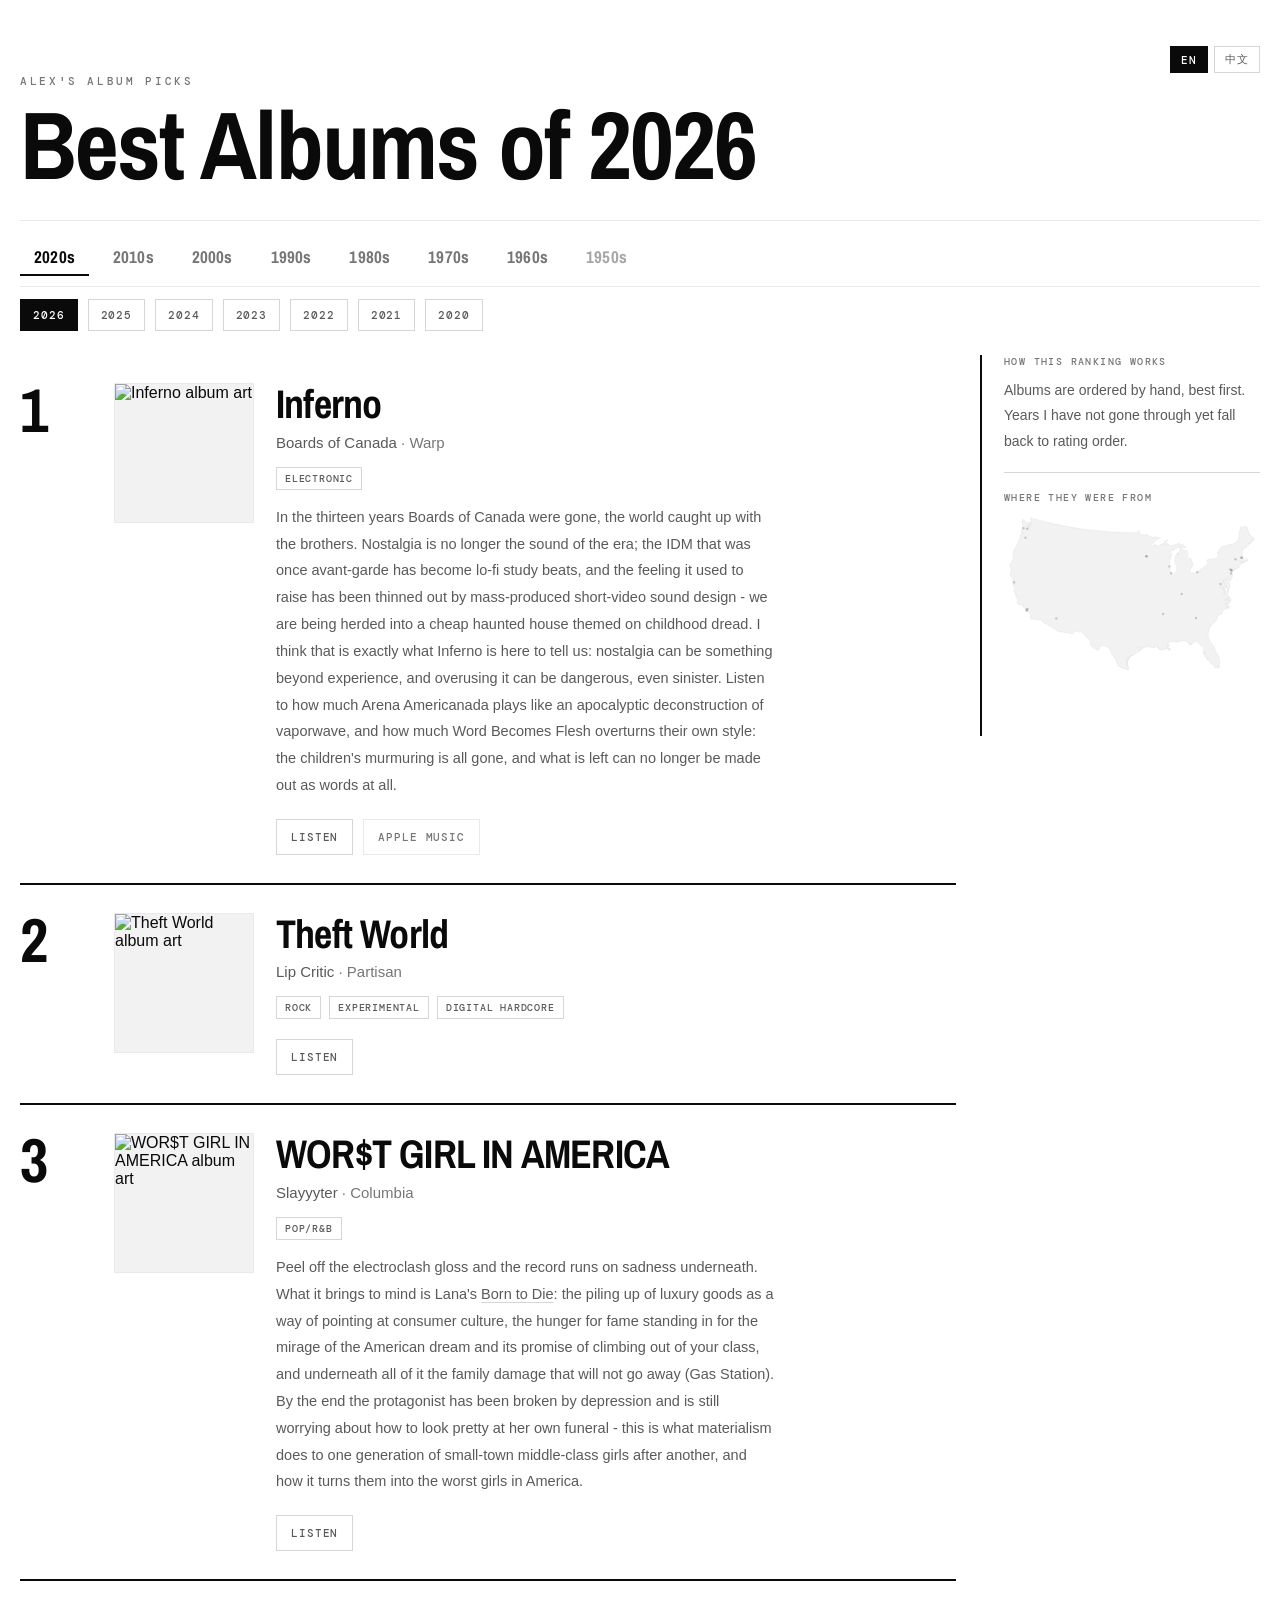
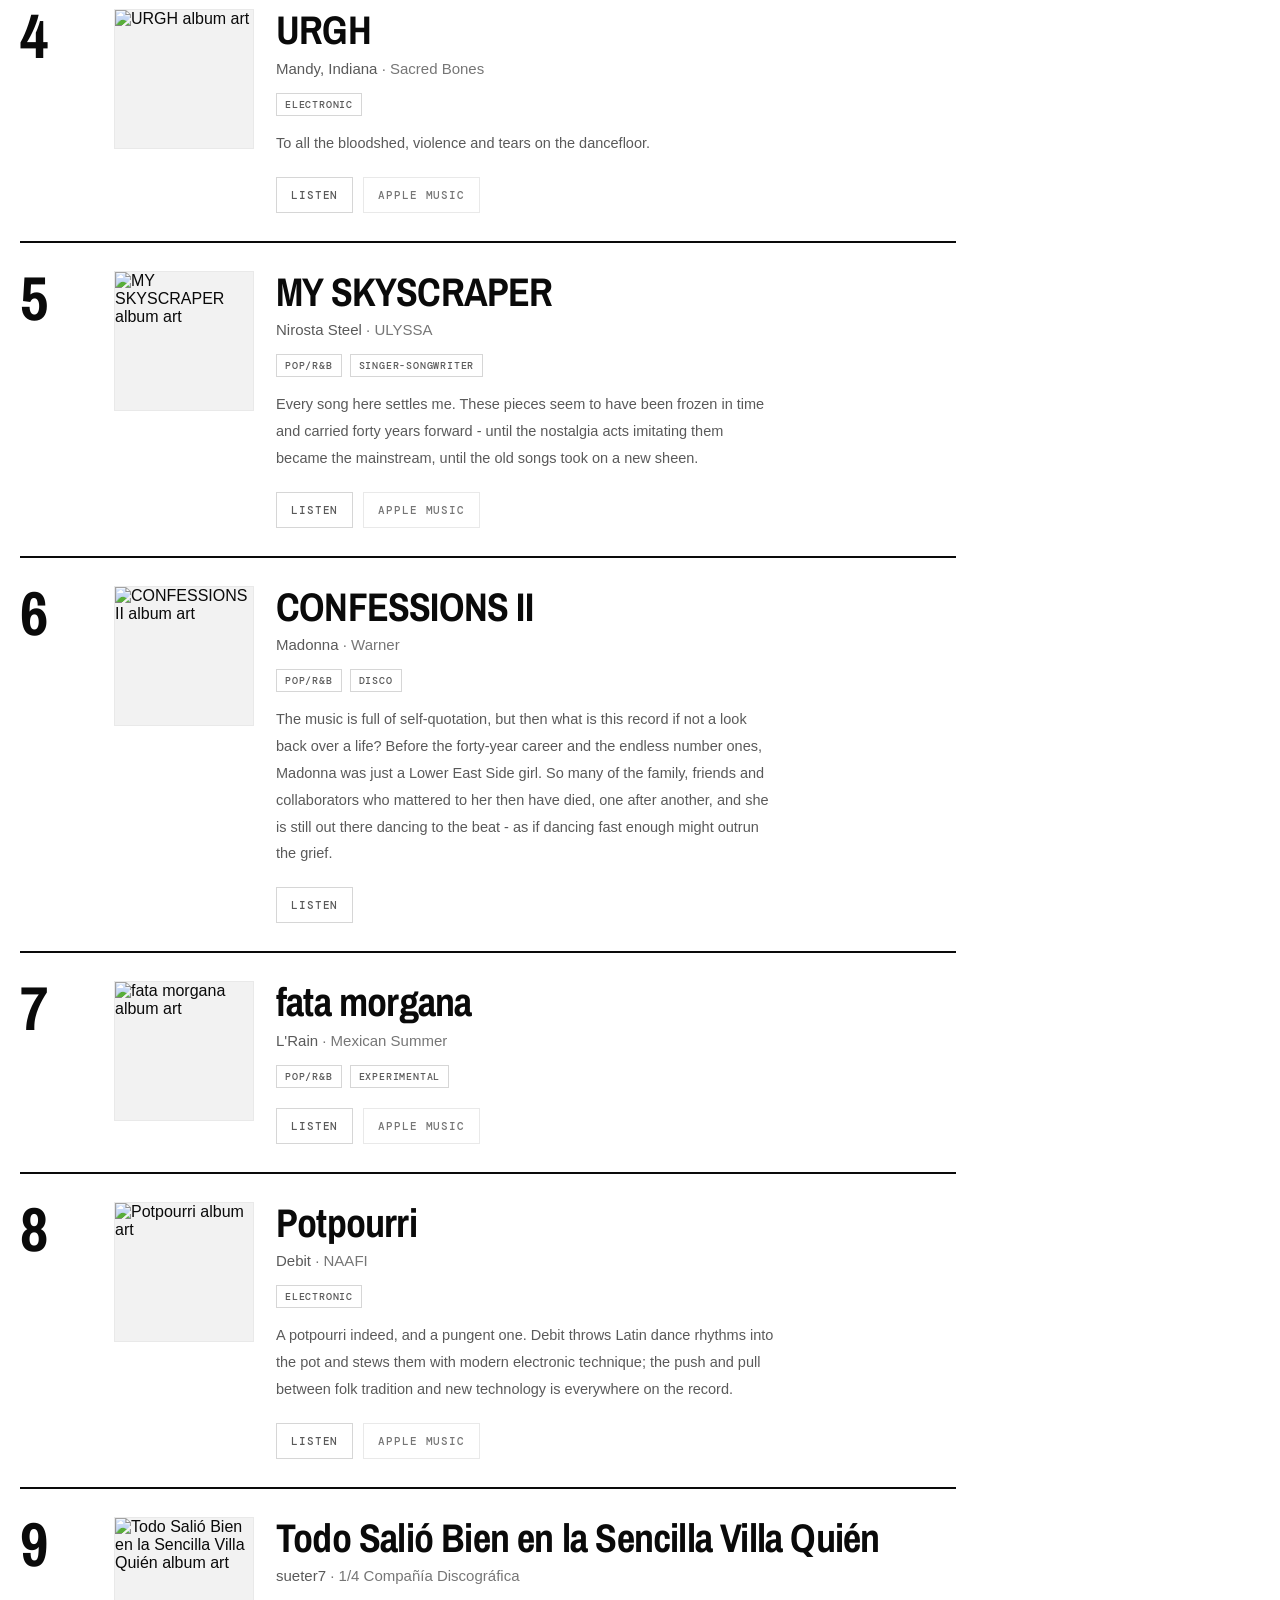
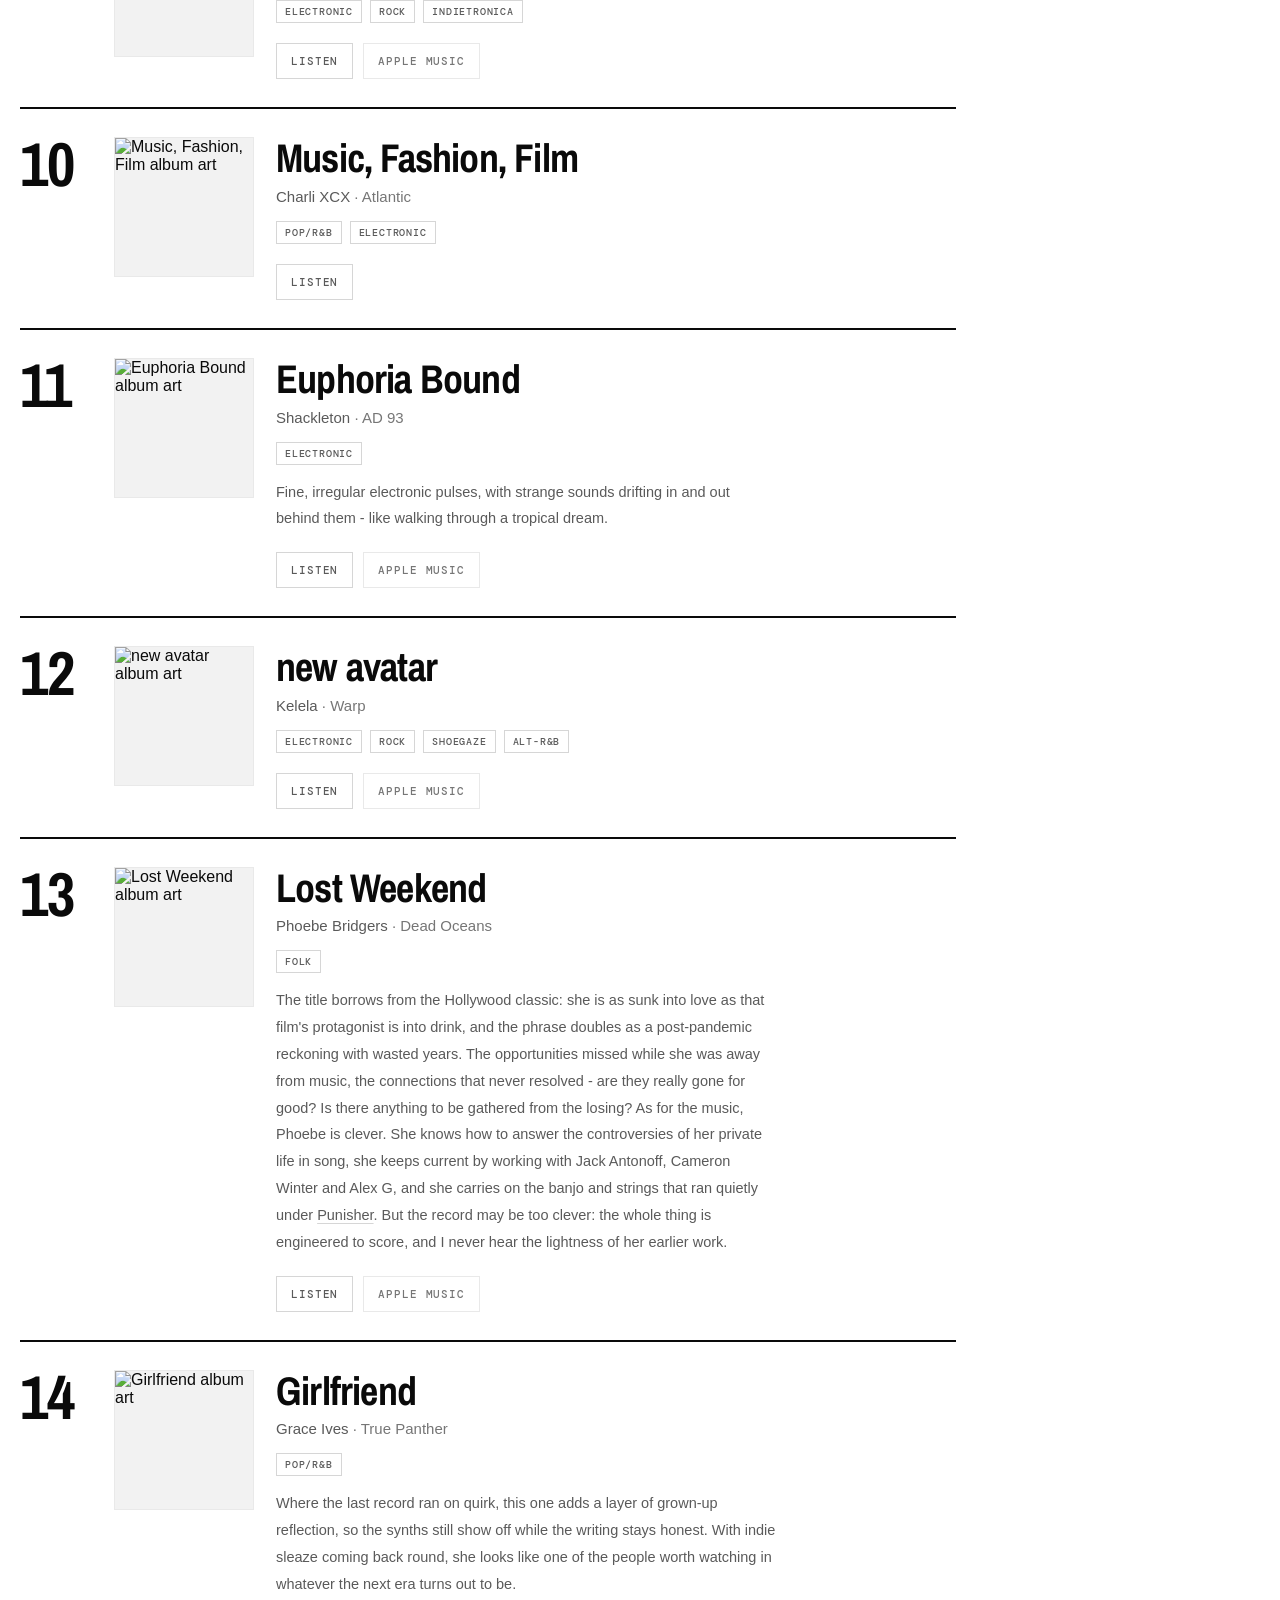
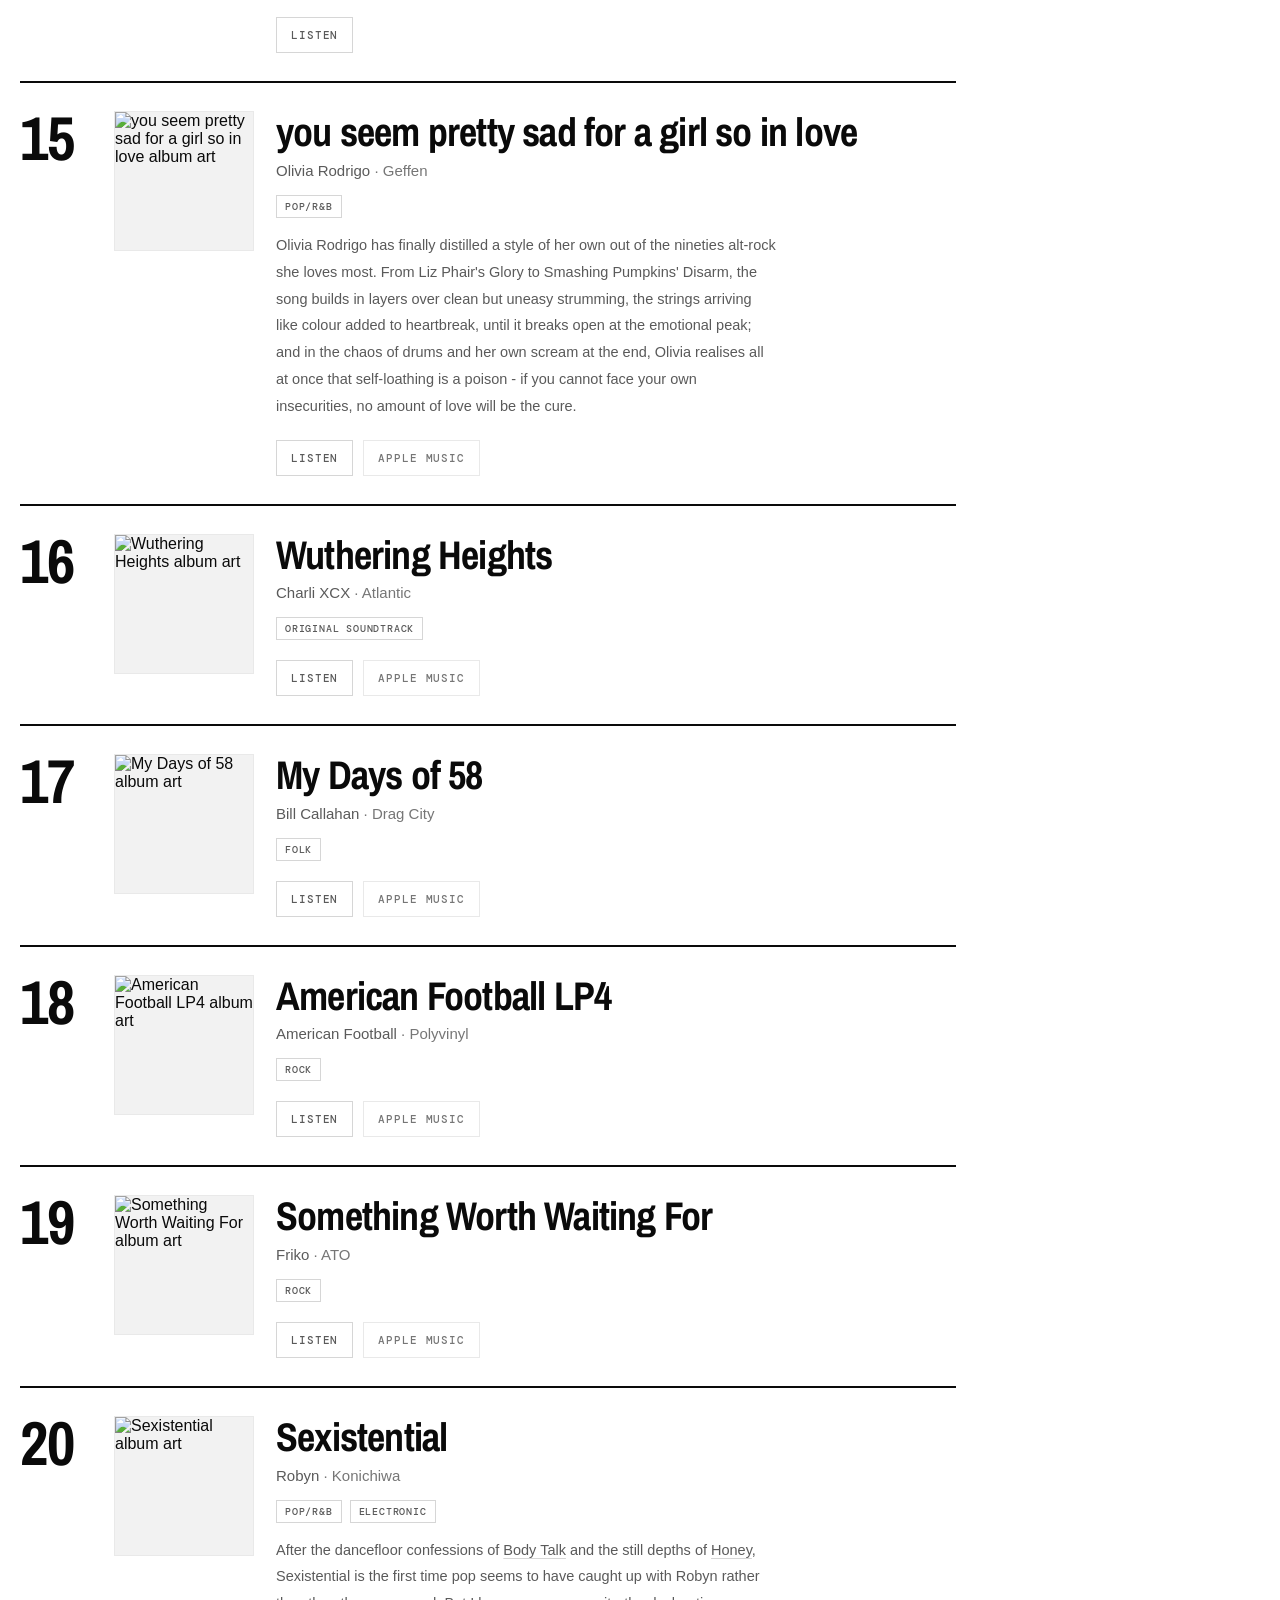
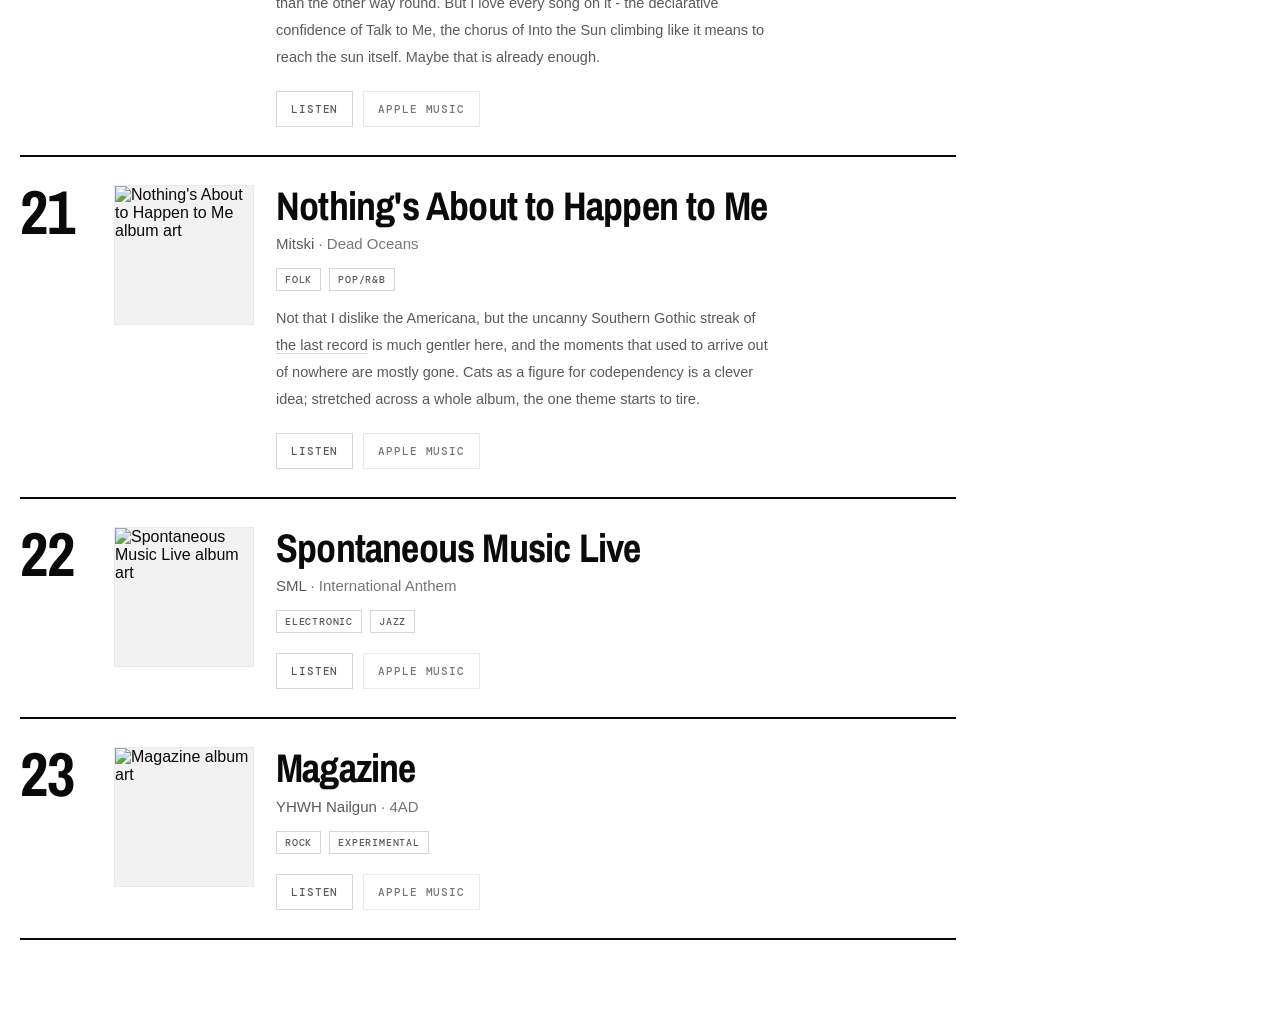
==== index.html @ ae977592 "update" ====
<!DOCTYPE html>
<html lang="en">
<head>
<meta charset="UTF-8">
<meta name="viewport" content="width=device-width, initial-scale=1.0">
<!-- The published reader. editor.html is the editing page and is not deployed; the two share
     bestof-data.js and best-of-year.css, but this one loads bestof-reader.js instead.

     The old page carried three http-equiv no-cache metas. They are dropped rather than copied:
     browsers largely ignore them for this purpose, and the ?v= content hashes below are what
     actually busts a stale cache. Re-run tools/stamp.py after editing any css or js. -->
<title>Alex's Album Picks — Best Albums of the Year</title>
<meta name="description" content="A year-by-year ranking of my favourite albums.">
<!-- Two families, both used by best-of-year.css: Archivo Narrow for display and DM Mono for the
     small uppercase labels. The body face is Helvetica Neue, which is a system font and is not
     fetched — that is why only two families are listed here for three roles. -->
<link rel="preconnect" href="https://fonts.googleapis.com">
<link rel="preconnect" href="https://fonts.gstatic.com" crossorigin>
<link href="https://fonts.googleapis.com/css2?family=Archivo+Narrow:ital,wght@0,400..700;1,400..700&family=DM+Mono:wght@300;400;500&display=swap" rel="stylesheet">
<link rel="stylesheet" href="best-of-year.css?v=f5cde5792f">
</head>
<body>
  <div class="year-page">
    <header class="year-hero">
      <!-- No back-link: the timeline is not published, and this page is the site root.
           No hero-actions either - the edit / add / export buttons belong to editor.html.

           The English wording below is the shipped state, not a hard-coded one: bestof-reader.js
           rewrites every string here from STRINGS[activeLang] on load. It is spelled out rather
           than left blank so the page reads correctly for the moment before the script runs, and
           for anything that never runs it. -->
      <nav class="lang-nav" id="lang-nav" aria-label="Language"></nav>
      <div class="hero-kicker" id="hero-kicker">Alex's Album Picks</div>
      <h1 id="year-title">Best Albums of the Year</h1>
      <p class="hero-dek" id="year-dek"></p>
    </header>

    <nav class="year-nav" id="year-nav" aria-label="Browse years"></nav>

    <main class="year-main">
      <section class="year-list" id="year-list"></section>
      <aside class="year-sidebar">
        <div class="sidebar-card">
          <div class="sidebar-label" id="sidebar-label">How this ranking works</div>
          <p id="ranking-note"></p>
        </div>
        <!-- Filled in by the reader, and removed entirely for a year with no located bands, so a
             year the origins file does not cover shows nothing rather than an empty US. -->
        <div class="sidebar-card" id="map-card" hidden>
          <div class="sidebar-label" id="map-label">Where they were from</div>
          <div id="year-map"></div>
          <div id="map-caption">
            <div id="map-band">&nbsp;</div>
            <div id="map-city">&nbsp;</div>
          </div>
        </div>
      </aside>
    </main>
  </div>

  <div id="mini-player">
    <div id="mini-player-bar">
      <span style="font-size:12px;color:#1db954;flex-shrink:0">♪</span>
      <div id="mini-player-title"></div>
      <button id="mini-player-close" type="button" title="Close">✕</button>
    </div>
    <iframe id="mini-player-iframe" src="" height="80"
      allow="autoplay; clipboard-write; encrypted-media; fullscreen; picture-in-picture"
      style="width:100%;display:block;border:none"></iframe>
    <audio id="mini-player-audio" controls
      style="width:100%;display:none;background:#121212;height:44px;outline:none"></audio>
  </div>

  <!-- The add/edit album modal that sits here on editor.html is absent, not hidden. -->

  <script src="bestof-data.js?v=a32f945e7c"></script>
  <script src="bestof-origins.js?v=5ae80a6689"></script>
  <script src="bestof-reader.js?v=25e3000925"></script>
</body>
</html>
---- best-of-year.css ----
/* Black and white, following the colour and type of treblezine.com: near-black on pure white,
   one hairline grey for rules, one mid grey for anything secondary. The cream and gold this
   replaced are gone rather than dimmed — a monochrome page with a leftover warm accent reads as
   an unfinished one. #0a0a0a rather than #000 for the same reason the reference uses it: pure
   black on pure white vibrates at large sizes.

   --accent stays a variable even though it is now the same black as --text. Forty-odd rules
   reach for it to mark a hover or a current state, and inlining it would scatter that decision
   across all of them; keeping it named is what makes a future second look one edit.

   --text3 is #767676 and not lighter because it lands on 10–11px uppercase labels, which is the
   hardest case for contrast — it clears 4.5:1 on white by a hair. The old value was 2.6:1. */
:root {
  --bg: #ffffff;
  --bg2: #fafafa;
  --bg3: #f2f2f2;
  --surface: #ffffff;
  --surface-strong: #ffffff;
  --border: #e9e9e9;
  --border2: #d6d6d6;
  --text: #0a0a0a;
  --text2: #5a5a5a;
  --text3: #767676;
  --accent: #0a0a0a;
  --accent-soft: #f2f2f2;
  --shadow: none;

  /* The one colour on an otherwise monochrome page, which is the whole reason it reads as a
     warning at all — on a black-and-white sheet any hue is a shout. #b3261e and not a brighter
     red for the reason in the --text3 note above: this lands on an 11px uppercase label, the
     hardest case for contrast, and clears 6.3:1 on white where #f00 manages 4.0 and fails. */
  --sensitive: #b3261e;

  /* The map's third state. Orange rather than a second red, because it has to separate from
     --sensitive at 6px across: two reds that close read as one colour with a size difference, and
     the size difference is already doing work. #d4620a clears 4.6:1 on white, so the dot is a mark
     rather than a smudge for anyone whose screen or eyes are less kind than a laptop in daylight. */
  --map-now: #d4620a;

  /* Three faces, three jobs — which is the point. A stretch of this page was set entirely in
     Helvetica Neue and read as corporate; the face was not really the problem, the monoculture
     was. Neutral body text is a virtue, but neutral body text *and* headline *and* rank numeral
     *and* every button flattens the page into a slide deck. So:

       --font-display  Archivo Narrow. Condensed, so it reads as press rather than product, and
                       the narrow figures give the 72px rank column its width back — Helvetica
                       had squeezed the numeral down to fit.
       --font-body     Helvetica Neue, kept. As running text it does the job and asks for no
                       attention, which is what a blurb wants.
       --font-meta     DM Mono. The small uppercase labels — pills, tags, buttons, kickers. A
                       monospace here is most of what makes the page read as edited rather than
                       generated, and it is what the page used before today.

     'Helvetica Neue' is named ahead of 'Helvetica' deliberately; they are different fonts, not
     aliases, and macOS ships both. Neue is the 1983 redesign — more even, tighter fitted. Nothing
     downloads it, so off Apple hardware the stack falls to Arial, which is metric-compatible
     enough that nothing reflows. The other two are webfonts and do render identically everywhere.

     The CJK families are appended to each stack rather than split into a :lang(zh) rule, because
     the blurbs mix scripts inside a single sentence ("延续Punisher里幽微处的banjo和弦乐"). Fallback
     is per glyph, so the Latin in a Chinese sentence still comes from the Latin face and only the
     characters it lacks drop through. They stay sans across all three: a Song serif was tried
     against the serif display candidates and is not wanted here, since Archivo Narrow is a sans
     and pairing it with a CJK serif would put the mismatch back. All system fonts — a webfont
     covering CJK is several megabytes, more than this page is worth. */
  --cjk: 'PingFang SC', 'Hiragino Sans GB', 'Microsoft YaHei', 'Noto Sans SC', 'Source Han Sans SC';
  --helvetica: 'Helvetica Neue', Helvetica, Arial;

  /* A fourth face, for one job: the lyric pull quote. The note above says the page stays sans and
     that a CJK serif would put a mismatch back — that still holds for the three faces it is about,
     and this is the case it does not cover. A lyric is the only text on the card that is neither
     Alex writing nor page furniture; it is someone else's words, quoted. A serif is the oldest
     available way to say that, and it says it without a label.

     The mismatch argument actually inverts here. It was about pairing a CJK serif with a Latin
     sans; this pairs a CJK serif with a Latin serif, which is the match, so --cjk-serif is a Song
     face rather than the PingFang stack. A Chinese lyric then sets in Song, as it should.

     All system fonts, no new download — same reasoning as the note above. Iowan Old Style and
     Charter ship on macOS and are genuine text serifs; Palatino Linotype and Georgia cover
     Windows. Every one of them has a real italic, so nothing here is synthesised. */
  --cjk-serif: 'Songti SC', 'Source Han Serif SC', 'Noto Serif SC', SimSun, serif;
  --font-quote: 'Iowan Old Style', Charter, 'Palatino Linotype', Palatino, Georgia,
                'Times New Roman', var(--cjk-serif), serif;

  --font-display: 'Archivo Narrow', var(--helvetica), var(--cjk), sans-serif;
  --font-body: var(--helvetica), var(--cjk), sans-serif;
  --font-meta: 'DM Mono', ui-monospace, var(--cjk), monospace;
}

*,
*::before,
*::after {
  box-sizing: border-box;
  margin: 0;
  padding: 0;
}

body {
  min-height: 100vh;
  background: var(--bg);
  color: var(--text);
  font-family: var(--font-body);
}

a {
  color: inherit;
}

/* There was no focus style anywhere on the reader — every year pill, language pill and Listen
   button is keyboard-reachable and got only the UA default ring, which was easy to lose against
   the old cream. One rule covers all of them. :focus-visible rather than :focus so it appears for
   the keyboard and not on every mouse click. The offset keeps it clear of the 1px borders these
   controls already carry, which is what the ring would otherwise be mistaken for. */
a:focus-visible,
button:focus-visible {
  outline: 2px solid var(--accent);
  outline-offset: 2px;
}

.year-page {
  width: min(1240px, calc(100vw - 40px));
  margin: 0 auto;
  padding: 40px 0 72px;
}

/* No panel any more: the hero is the page, so it carries a single rule underneath it instead of a
   border, a gradient and a shadow. The decorative gold circle that used to sit bottom-right
   (.year-hero::after) is deleted rather than recoloured — a grey blob is still a blob, and the
   reference has nothing like it. `overflow` and `position` went with it; nothing else in here is
   absolutely positioned except .lang-nav, which needs the containing block, so `relative` stays. */
.year-hero {
  position: relative;
  padding: 4px 0 30px;
  border-bottom: 1px solid var(--border);
}

.back-link,
.sidebar-link {
  font-family: var(--font-meta);
  font-weight: 500;
  font-size: 11px;
  letter-spacing: 0.08em;
  text-transform: uppercase;
  text-decoration: none;
  color: var(--text2);
}

.back-link:hover,
.sidebar-link:hover {
  color: var(--accent);
}

/* Top-right of the hero, out of the way of the headline. The clearance is vertical, not
   horizontal: this sits in the band above the kicker, and the headline starts below both. That
   matters now that the headline runs full width on one line — at the 96px cap it is ~752px, which
   would reach these pills if they shared a row with it, and does not because they do not.
   Absolute rather than a flex row with the kicker, so adding it did not have to restructure a
   header that was already laid out. The z-index it used to need is gone with the decorative
   circle it used to sit above. */
.lang-nav {
  position: absolute;
  top: 6px;
  right: 0;
  display: flex;
  gap: 6px;
}

.lang-pill {
  display: inline-flex;
  align-items: center;
  padding: 5px 10px;
  border: 1px solid var(--border2);
  background: var(--bg);
  color: var(--text2);
  text-decoration: none;
  font-family: var(--font-meta);
  font-weight: 500;
  font-size: 11px;
  letter-spacing: 0.08em;
}

.lang-pill:hover {
  border-color: var(--accent);
  color: var(--accent);
}

/* The current language is marked but stays a link. Making it inert would be more correct in the
   abstract and worse in practice: it is the obvious thing to click to get back.
   Filled solid rather than tinted: with one colour left there is no tint to reach for, and the
   fill is what separates "this one" from "the one under your cursor". */
.lang-pill.is-active {
  border-color: var(--accent);
  background: var(--accent);
  color: var(--bg);
}

.hero-kicker {
  margin-top: 30px;
  font-family: var(--font-meta);
  font-weight: 500;
  font-size: 11px;
  letter-spacing: 0.24em;
  text-transform: uppercase;
  color: var(--text3);
}

/* Archivo Narrow is condensed, so it takes a bigger size to fill the same optical space and the
   tracking can relax — the tight negative tracking a wide grotesque needed would close a
   condensed face up into a wall.

   One line, both languages. The string is fully predictable — "Best Albums of NNNN" or
   "NNNN 年度最佳专辑" — so this is sized from measured glyph advances rather than by eye. Summing
   the Archivo Narrow Bold hmtx table and subtracting the tracking: EN is 7.69em, ZH is 7.83em
   (four digits in Archivo Narrow plus six full-width CJK glyphs at 1em each in PingFang). ZH is
   the wider of the two, so 7.83em is the number the size has to clear.

   9.6vw was already right at every width; what forced the wrap was max-width: 11ch, and a ch is
   narrower still in a condensed face. Dropping the cap is the whole fix. The floor comes down
   from 52px because that is the one place the headline genuinely could not fit: at a 320px
   viewport the hero has 256px of room and 52px would need 407px.

   No white-space: nowrap. The ZH width leans on CJK glyphs being full-width in PingFang, which is
   the rule but is not something this file can measure; if that assumption is ever wrong, wrapping
   is a soft failure and nowrap would be a horizontal-scroll bug. text-wrap: balance means the
   fallback splits evenly instead of orphaning the year on its own line. */
.year-hero h1 {
  margin-top: 12px;
  font-family: var(--font-display);
  font-weight: 700;
  font-size: clamp(30px, 9.6vw, 96px);
  line-height: 0.94;
  letter-spacing: -0.02em;
  text-wrap: balance;
}

.hero-dek {
  margin-top: 18px;
  max-width: 650px;
  font-size: 15px;
  line-height: 1.8;
  color: var(--text2);
}

.hero-actions {
  margin-top: 22px;
  display: flex;
  gap: 8px;
  flex-wrap: wrap;
}

.hero-edit-toggle {
  border: 1px solid var(--border2);
  background: var(--bg);
  color: var(--text2);
  padding: 10px 14px;
  font-family: var(--font-meta);
  font-weight: 500;
  font-size: 11px;
  letter-spacing: 0.08em;
  text-transform: uppercase;
  cursor: pointer;
}

.hero-edit-toggle:hover,
.hero-edit-toggle.is-active {
  border-color: var(--accent);
  background: var(--accent-soft);
  color: var(--accent);
}

.hero-add-btn {
  border: 1px solid var(--accent);
  background: var(--accent-soft);
  color: var(--accent);
  padding: 10px 16px;
  font-family: var(--font-meta);
  font-weight: 500;
  font-size: 11px;
  letter-spacing: 0.08em;
  text-transform: uppercase;
  cursor: pointer;
  transition: all .15s;
}
.hero-add-btn:hover {
  background: var(--accent);
  color: #fff;
}

/* ── Add/edit album modal ── */
.add-album-overlay {
  position: fixed; inset: 0; z-index: 200;
  background: rgba(10, 10, 10, 0.55);
  backdrop-filter: blur(3px);
}
.add-album-panel {
  position: fixed; z-index: 201;
  top: 50%; left: 50%;
  transform: translate(-50%, -50%);
  width: min(480px, calc(100vw - 32px));
  max-height: calc(100vh - 48px);
  display: flex; flex-direction: column;
  background: var(--surface-strong);
  border: 1px solid var(--border2);
  border-radius: 6px;
  box-shadow: 0 24px 64px rgba(10, 10, 10, 0.18);
  overflow: hidden;
}
.aap-header {
  display: flex; align-items: center; justify-content: space-between;
  padding: 18px 20px 14px;
  border-bottom: 1px solid var(--border);
  flex-shrink: 0;
}
.aap-title {
  font-family: var(--font-display);
  font-weight: 700;
  font-size: 17px; letter-spacing: .04em; text-transform: uppercase;
  color: var(--text);
}
.aap-close {
  background: none; border: none; cursor: pointer;
  font-size: 16px; color: var(--text3); padding: 4px 6px;
  transition: color .15s;
}
.aap-close:hover { color: var(--text); }
.aap-body {
  overflow-y: auto; padding: 18px 20px;
  display: flex; flex-direction: column; gap: 14px;
  flex: 1;
}
.aap-field { display: flex; flex-direction: column; gap: 5px; }
.aap-row { display: grid; grid-template-columns: 1fr 1fr; gap: 12px; }
.aap-label {
  font-family: var(--font-meta);
  font-weight: 500;
  font-size: 9px; letter-spacing: .12em; text-transform: uppercase;
  color: var(--text3);
}
.aap-input {
  background: var(--bg);
  border: 1px solid var(--border2);
  border-radius: 3px;
  padding: 8px 10px;
  font-family: var(--font-body);
  font-size: 13px; color: var(--text);
  outline: none; transition: border-color .15s;
  width: 100%;
}
.aap-input:focus { border-color: var(--accent); }
.aap-textarea {
  background: var(--bg);
  border: 1px solid var(--border2);
  border-radius: 3px;
  padding: 8px 10px;
  font-family: var(--font-body);
  font-size: 13px; color: var(--text);
  outline: none; transition: border-color .15s;
  resize: vertical; width: 100%;
}
.aap-textarea:focus { border-color: var(--accent); }
.aap-art-row {
  display: flex; gap: 12px; align-items: flex-start;
}
.aap-art-preview {
  width: 64px; height: 64px; flex-shrink: 0;
  border-radius: 3px; overflow: hidden;
  background: var(--bg3);
  display: flex; align-items: center; justify-content: center;
  font-size: 24px;
}
.aap-art-preview img { width: 100%; height: 100%; object-fit: cover; display: block; }
.aap-stars { display: flex; gap: 3px; }
.aap-star {
  background: none; border: none; cursor: pointer;
  font-size: 20px; padding: 0; line-height: 1;
  color: var(--text3); transition: color .1s;
}
.aap-star.on { color: var(--accent); }
.aap-footer {
  display: flex; align-items: center; gap: 8px;
  padding: 14px 20px;
  border-top: 1px solid var(--border);
  flex-shrink: 0;
}
.aap-btn {
  padding: 9px 18px;
  font-family: var(--font-meta);
  font-weight: 500;
  font-size: 10px; letter-spacing: .1em; text-transform: uppercase;
  border-radius: 3px; cursor: pointer; border: 1px solid transparent;
  transition: all .15s;
}
.aap-btn-primary {
  background: var(--accent); color: #fff; border-color: var(--accent);
}
.aap-btn-primary:hover { opacity: .85; }
.aap-btn-secondary {
  background: none; color: var(--text2); border-color: var(--border2);
}
.aap-btn-secondary:hover { border-color: var(--accent); color: var(--accent); }
.aap-btn-danger {
  background: none; color: rgba(180,60,60,.7); border-color: rgba(180,60,60,.3);
}
.aap-btn-danger:hover { background: rgba(180,60,60,.08); border-color: rgba(180,60,60,.6); color: rgba(180,60,60,.9); }

/* Edit / delete buttons inside the rank column — visible in edit mode */
.year-edit-btn, .year-del-btn {
  font-size: 13px !important;
  padding: 2px 6px !important;
}
.year-del-btn {
  color: rgba(180,60,60,.65) !important;
  border-color: rgba(180,60,60,.25) !important;
}
.year-del-btn:hover {
  color: rgba(180,60,60,.95) !important;
  border-color: rgba(180,60,60,.55) !important;
  background: rgba(180,60,60,.07) !important;
}

/* Left as a wrapping flex row on purpose, even though the reader now puts two block rows inside
   it. The editor shares this stylesheet and still renders a flat run of 71 pills straight into
   #year-nav; switching this to `display: block` would drop the gap between them there and leave
   the editor's nav spaced only by the whitespace in the markup. Instead the reader's two rows
   take a full-width flex basis below, so they stack — and the editor's pills, which have no
   basis, flow exactly as they did. One rule, both structures, no page-specific selector. */
.year-nav {
  display: flex;
  gap: 10px;
  flex-wrap: wrap;
  padding: 18px 0 0;
}

.decade-row {
  flex: 0 0 100%;
  display: flex;
  gap: 10px;
  flex-wrap: wrap;
}

/* Hidden rather than absent: renderYearNav writes every decade's years into the DOM and this is
   the only thing keeping seven of the eight out of sight. That is deliberate — with the
   stylesheet or the script gone, all 71 years are visible and every one is still a working link,
   which is the nav as it was rather than a nav that has failed. */
.decade-years {
  flex: 0 0 100%;
  display: none;
  gap: 10px;
  flex-wrap: wrap;
  padding-top: 12px;
  border-top: 1px solid var(--border);
}

.decade-years.is-open {
  display: flex;
}

/* Deliberately not a .year-pill. Both navigate now — a decade goes to its last year and opens its
   row, a year goes to itself — so the old reason they look different (one expanded, one navigated)
   no longer holds. The distinction they carry is rank, not kind: the decade is chosen first and is
   the heavier of the two, in the display face, larger, in the sentence case the year pills cannot
   use because they are digits.
   `border: 0` and `background: none` are left over from when this was a <button> and are now
   inert; they stay because the transparent bottom border below them is load-bearing and reads
   clearer with the reset it was written against. */
.decade-pill {
  display: inline-flex;
  align-items: center;
  justify-content: center;
  padding: 6px 14px;
  border: 0;
  border-bottom: 2px solid transparent;
  background: none;
  color: var(--text3);
  cursor: pointer;
  text-decoration: none;
  font-family: var(--font-display);
  font-weight: 700;
  font-size: 17px;
  letter-spacing: 0.01em;
}

.decade-pill:hover {
  color: var(--accent);
}

/* Underlined rather than filled. The open decade is a heading for the row underneath it, and the
   rule tying the two together says that better than a filled block would — a filled decade and a
   filled year pill in the same nav would read as two things in the same state. */
.decade-pill.is-active {
  color: var(--accent);
  border-bottom-color: var(--accent);
}

/* Only when every year inside it is provisional, so this is 1950s and 1960s and nothing else.
   No dashed border here: the border is doing the open/closed job already, and a decade that was
   both dashed and underlined would be saying two things with one line. */
.decade-pill.is-provisional {
  opacity: 0.65;
}

.decade-pill.is-provisional:hover,
.decade-pill.is-provisional.is-active {
  opacity: 1;
}

.year-pill {
  display: inline-flex;
  align-items: center;
  justify-content: center;
  min-width: 56px;
  padding: 8px 12px;
  border: 1px solid var(--border2);
  background: var(--bg);
  color: var(--text2);
  text-decoration: none;
  font-family: var(--font-meta);
  font-weight: 500;
  font-size: 11px;
  letter-spacing: 0.08em;
}

/* Hover and current used to share one declaration, which meant the year you were reading and the
   year under your cursor looked identical. Split: hover darkens the outline, current fills. */
.year-pill:hover {
  border-color: var(--accent);
  color: var(--accent);
}

.year-pill.is-active {
  border-color: var(--accent);
  background: var(--accent);
  color: var(--bg);
}

/* Years still being filled in: everything before 1967. Dimmed, not disabled - they hold real
   albums, just thin ones (1-5 a year against 20-40 for a recent one), so there is nothing to
   protect a visitor from. The dashed border carries the meaning where
   opacity alone would not: on a low-contrast screen a dim pill and a normal one can look alike,
   and opacity is invisible to anyone who cannot compare it against a neighbour.
   0.45 was too far: the pill's entire content is the year, and at that weight on white it came
   out around 1.9:1 — the visitor could see it was different without being able to read which
   year it was. 0.65 still reads as held back and stays legible. */
.year-pill.is-provisional {
  opacity: 0.65;
  border-style: dashed;
}

/* Full contrast once it is hovered or open. Dimming the pill for the year you are already
   reading tells you nothing you did not just choose, and makes the page look broken. */
.year-pill.is-provisional:hover,
.year-pill.is-provisional.is-active {
  opacity: 1;
}

.year-main {
  display: grid;
  grid-template-columns: minmax(0, 1fr) 280px;
  gap: 24px;
  margin-top: 24px;
  align-items: start;
}

/* Rules, not boxes — the move borrowed from screenslate.com. Their whole layout is built from one
   primitive, `.125rem solid #000`: 2px, pure black, never a grey hairline. There is no card
   anywhere on that site. [role=main] carries only a left and right border, so the page reads as a
   ruled column; list items carry border-top and the last child carries border-bottom.

   That pattern fixes something specific here rather than just being a style. --surface and --bg
   are both #ffffff, so the card had no fill to distinguish it — the 1px #e9e9e9 outline was
   drawing a box around nothing, four lines of ink to enclose a rectangle already the colour of
   the page. One rule between rows says the same thing with a quarter of the drawing, and says it
   more definitely because the rule is black instead of two shades off white.

   gap goes to 0 because the rule now does the separating; the padding inside each row provides
   the air the gap used to. Padding also loses its horizontal component: with no border on the
   sides there is nothing to inset from, so the rows sit flush with the hero above them, which
   they never did before. */
.year-list {
  display: grid;
  gap: 0;
}

.year-empty {
  border: 1px solid var(--border);
  background: var(--surface);
}

.year-card {
  display: grid;
  grid-template-columns: 72px 140px minmax(0, 1fr);
  gap: 22px;
  padding: 28px 0;
  border-top: 2px solid var(--text);
}

/* The hero already ends in a rule, so the first row would otherwise stack two lines 24px apart. */
.year-card:first-child {
  border-top: 0;
}

.year-list .year-card:last-child {
  border-bottom: 2px solid var(--text);
}

/* Top-right of the card, hung off the inline position:relative the article already carries.
   Absolute rather than a cell in the grid: the card is a three-column grid whose last column is
   the copy, and a fourth column for a badge that four albums in a thousand will ever show would
   cost every other row a track it does not use.

   top matches the card's own 28px padding so the badge sits on the same optical line as the rank
   numeral and the top edge of the sleeve, rather than floating above them.

   Deliberately not a pill. Bordered and filled it competes with .year-tag, which sits a few
   millimetres below carrying genre — and the two say completely different kinds of thing. Bare
   red text is quieter than the tags while being the only colour on the page, which is the right
   ordering: noticed on the second pass, not the first. */
.year-sensitive {
  position: absolute;
  top: 28px;
  right: 0;
  font-family: var(--font-meta);
  font-size: 11px;
  font-weight: 500;
  letter-spacing: 0.08em;
  text-transform: uppercase;
  color: var(--sensitive);
}

.year-rank {
  display: flex;
  flex-direction: column;
  align-items: flex-start;
  gap: 6px;
}

/* The rank column is 72px and the album art beside it is opaque, so a numeral that overruns is
   painted over rather than clipped — invisible, which is the bad kind of broken. This number has
   moved every time the display face has: Bebas fitted two digits at 54px, Jost forced it down to
   42, Helvetica took it to 48. Archivo Narrow is condensed like Bebas was, so 62px fits and the
   numeral gets to be the loud thing on the card again. Re-measure if a year ever reaches 100. */
.year-rank-num {
  font-family: var(--font-display);
  font-weight: 700;
  font-size: 62px;
  line-height: 0.86;
  letter-spacing: -0.01em;
}

.year-rank-meta {
  font-family: var(--font-meta);
  font-weight: 500;
  font-size: 10px;
  letter-spacing: 0.08em;
  text-transform: uppercase;
  color: var(--text3);
}

/* The rank column is only 72px wide, but four 28px buttons in a row need 130px.
   Flex items won't shrink below min-content, so without wrapping the last button
   overflows into the (opaque) album art and is painted over — invisible, but still
   there and clickable. Wrapping lays them out 2x2 (62px) inside the column. */
.year-rank-controls {
  display: none;
  flex-wrap: wrap;
  width: 100%;
  gap: 6px;
  margin-top: 4px;
}

.is-local.is-editing .year-rank-controls {
  display: flex;
}

.year-rank-btn {
  width: 28px;
  height: 28px;
  border: 1px solid var(--border2);
  background: var(--surface-strong);
  color: var(--text2);
  font-family: var(--font-meta);
  font-weight: 500;
  font-size: 13px;
  cursor: pointer;
}

.year-rank-btn:hover:not(:disabled) {
  border-color: var(--accent);
  color: var(--accent);
}

.year-rank-btn:disabled {
  opacity: 0.3;
  cursor: default;
}

/* The near-black placeholder became a light grey with the rest of the page. It shows only in the
   moment before a cover loads — an album with no art at all gets .year-art-fallback, which paints
   its own background from the entry. */
.year-art {
  width: 140px;
  height: 140px;
  overflow: hidden;
  border: 1px solid var(--border);
  background: var(--bg3);
}

.year-art img {
  width: 100%;
  height: 100%;
  object-fit: cover;
  display: block;
}

.year-art-fallback {
  width: 100%;
  height: 100%;
  display: flex;
  align-items: center;
  justify-content: center;
  padding: 18px;
  text-align: center;
  font-family: var(--font-meta);
  font-weight: 500;
  font-size: 11px;
  line-height: 1.5;
}

.year-copy {
  min-width: 0;
}

/* .year-tier / .year-tier-boy removed with the badges above each title. */

.year-title-row {
  display: flex;
  align-items: baseline;
  gap: 10px;
  flex-wrap: wrap;
}

/* Bigger again, for the same reason as the headline: a condensed face at 40px occupies about the
   width a wide one does at 34, so the size buys presence rather than space. Long titles are the
   case this helps most — they now fit on one line where they used to wrap. */
.year-album-title {
  font-family: var(--font-display);
  font-weight: 700;
  font-size: clamp(26px, 4.5vw, 40px);
  line-height: 1.04;
  letter-spacing: -0.02em;
}

.year-artist {
  margin-top: 9px;
  font-size: 15px;
  color: var(--text2);
}

/* Same line as the artist, one step back. The two are not equal — the artist is who you are
   looking for and the label is context — so they are separated by weight rather than by being
   put on separate lines, which would spend a whole row on the smaller fact. Same size as the
   artist so the line keeps one baseline and one rhythm; only the colour moves.
   The interpunct is written into the markup rather than a ::before, because it belongs to the
   sentence: read aloud it is "Phoebe Bridgers, Dead Oceans", and a generated character would be
   dropped there. */
.year-label {
  color: var(--text3);
}

.year-rating {
  margin-top: 14px;
  color: var(--accent);
  letter-spacing: 0.08em;
}

/* .year-tagline / .year-context stay removed - they were timeline captions. .year-review is back,
   for blurbs written for this page. Sized as running prose rather than metadata: the measure is
   capped because a blurb spanning the full card width is unreadable, and the line-height is loose
   enough for CJK, which sets denser than Latin at the same size and needs the extra room. */
/* Editor only - the reader never renders it, because it is a note to the author about work still
   to do, not something a visitor has any use for. */
.year-review-missing {
  margin-top: 10px;
  font-family: var(--font-meta);
  font-weight: 500;
  font-size: 11px;
  letter-spacing: 0.04em;
  color: var(--text3);
}

/* 14.5px, not the 15px Cabin wanted: Helvetica has a noticeably larger x-height, so it sets
   bigger than Cabin did at the same nominal size. The measure stays capped at 62ch and the
   leading stays loose for the Chinese, which needs more room than the Latin at the same size. */
.year-review {
  margin-top: 14px;
  max-width: 62ch;
  font-size: 14.5px;
  line-height: 1.85;
  color: var(--text2);
  white-space: pre-wrap;
}

/* A lyric pulled out above the blurb. Set in the display face, italic and a size up from the
   review, so it reads as a different KIND of text rather than a louder version of the same one:
   the review is Alex writing about the record, the lyric is the record talking. Archivo Narrow
   carries a real italic (the family is loaded with its ital axis), so this is a drawn italic and
   not a browser oblique.

   Colour is --text, not the --text2 the review uses. The quote is short and it sits above a long
   grey paragraph; at the review's grey it would read as a caption to the blurb instead of as an
   epigraph to it.

   No quotation marks. At this size, in italic, indented behind a rule, the form already says
   `quotation`, and glyph quotes on top of that is belt and braces. The rule does the same job the
   marks would, and keeps the left edge of the card intact.

   pre-wrap so a lyric written across two lines stays across two lines. */
/* The measure lives on the figure rather than the quote, so the quote and its attribution share
   one right edge for the caption to align to. */
.year-lyric-block {
  margin-top: 16px;
  max-width: 52ch;
}

.year-lyric {
  padding-left: 14px;
  border-left: 2px solid var(--border2);
  font-family: var(--font-quote);
  font-style: italic;
  font-size: 18px;
  line-height: 1.5;
  color: var(--text);
  white-space: pre-wrap;
}

/* The song, not the album - the album is already the title at the top of this card, so repeating
   it would say nothing. Meta face and uppercase to match the tags, because this is metadata about
   the quote rather than part of it. No `from`, no dash: a title set small directly under a
   quotation is read as its attribution without being told, and a label word would be one more
   string to translate for no gain. */
/* Right-aligned against the figure's measure, which is the standing form for an attribution under
   a pulled quote: the eye finishes the quotation and finds the source where the line ends.

   No longer uppercase or letter-spaced. Those belong to the tags and pills, where the text is a
   category; this is a song title in quotation marks, and a title is set as it is written. The
   marks are in the markup rather than a ::before/::after pair so they survive being copied. */
.year-lyric-song {
  margin-top: 7px;
  text-align: right;
  font-family: var(--font-quote);
  font-size: 13px;
  font-style: italic;
  color: var(--text3);
}

/* Editor only. A cross-link the reader will refuse to draw - target missing, target in a
   provisional year, or an entry linked to itself. The reader fails closed and shows plain text,
   which is right for a visitor and wrong for the person who can fix it: a link into 1966 resolves
   perfectly at write time and then quietly does nothing forever. Struck through and dotted so it
   reads as "this is a link that is not working" rather than as emphasis; the reason is in the
   title attribute. Never shipped - bestof-reader.js has no such class. */
.year-review-link-dead {
  text-decoration: line-through underline dotted;
  text-decoration-color: var(--sensitive);
  text-underline-offset: 3px;
  cursor: help;
}

/* An album named inside a blurb, linking to that album's own card. Underlined rather than
   coloured: the page has one accent and it is the same black as the text, so a colour would have
   to be invented here for this one thing. An underline offset far enough to clear the descenders
   reads as a link in running prose without breaking the line's colour, and this is the one part
   of the paragraph that is not Alex's writing, so it should be quiet. */
.year-review-link {
  color: inherit;
  text-decoration: underline;
  text-decoration-color: var(--border2);
  text-underline-offset: 3px;
  text-decoration-thickness: 1px;
  transition: text-decoration-color 0.15s ease, color 0.15s ease;
}

.year-review-link:hover {
  color: var(--text);
  text-decoration-color: var(--text);
}

/* The card a cross-link sent you to. Every card already has a rule above it, so the emphasis is a
   bar down the left of the row rather than a border: it marks one row without adding a second
   horizontal line to a list built out of horizontal lines. It fades, because it answers "which
   one" on arrival and has nothing to say after that. */
.year-card.is-linked-to {
  animation: year-card-linked 2.4s ease-out forwards;
}

@keyframes year-card-linked {
  0%   { box-shadow: inset 3px 0 0 var(--text); }
  60%  { box-shadow: inset 3px 0 0 var(--text); }
  100% { box-shadow: inset 3px 0 0 transparent; }
}

/* Someone who has asked for less motion still needs to know which row they were sent to, so the
   bar stays and only the fade is dropped. */
@media (prefers-reduced-motion: reduce) {
  .year-card.is-linked-to {
    animation: none;
    box-shadow: inset 3px 0 0 var(--text);
  }
}

.year-tags {
  display: flex;
  flex-wrap: wrap;
  gap: 8px;
  margin-top: 16px;
}

.year-tag {
  padding: 4px 8px;
  border: 1px solid var(--border2);
  color: var(--text2);
  font-family: var(--font-meta);
  font-weight: 500;
  font-size: 10px;
  letter-spacing: 0.08em;
  text-transform: uppercase;
}

.year-actions {
  display: flex;
  gap: 10px;
  flex-wrap: wrap;
  align-items: center;
  margin-top: 20px;
}

.year-action {
  display: inline-flex;
  align-items: center;
  justify-content: center;
  padding: 10px 14px;
  border: 1px solid var(--border2);
  background: var(--surface-strong);
  text-decoration: none;
  font-family: var(--font-meta);
  font-weight: 500;
  font-size: 11px;
  letter-spacing: 0.08em;
  text-transform: uppercase;
  color: var(--text2);
}

.year-action:hover {
  border-color: var(--accent);
  color: var(--accent);
}

/* Leaves the page, where Listen does not, and the two sit side by side — so they should not look
   equally like the thing to press. Same size and type as .year-action so the row stays even; the
   fill drops out and the border goes to the lighter --border, which reads as the secondary of a
   pair without inventing a second button shape. Hover inherits the accent treatment above, so the
   difference is only in the resting state: quieter until you go looking for it. */
.year-action-secondary {
  background: none;
  border-color: var(--border);
  color: var(--text3);
}

#mini-player {
  position: fixed;
  bottom: 24px;
  left: 50%;
  transform: translateX(-50%);
  width: 340px;
  z-index: 300;
  border-radius: 10px;
  overflow: hidden;
  box-shadow: 0 12px 48px rgba(0, 0, 0, 0.28), 0 2px 8px rgba(0, 0, 0, 0.12);
  display: none;
}

#mini-player.visible {
  display: block;
  animation: mpUp 0.22s cubic-bezier(.4, 0, .2, 1);
}

@keyframes mpUp {
  from { opacity: 0; transform: translateX(-50%) translateY(14px); }
  to { opacity: 1; transform: translateX(-50%) translateY(0); }
}

#mini-player-bar {
  display: flex;
  align-items: center;
  gap: 8px;
  padding: 7px 12px;
  background: #121212;
}

#mini-player-title {
  flex: 1;
  font-family: var(--font-meta);
  font-weight: 500;
  font-size: 10px;
  letter-spacing: 0.07em;
  text-transform: uppercase;
  color: rgba(255, 255, 255, 0.55);
  white-space: nowrap;
  overflow: hidden;
  text-overflow: ellipsis;
}

#mini-player-close {
  background: none;
  border: none;
  color: rgba(255, 255, 255, 0.35);
  cursor: pointer;
  font-size: 14px;
  padding: 0;
  line-height: 1;
  flex-shrink: 0;
}

#mini-player-close:hover {
  color: rgba(255, 255, 255, 0.8);
}

/* Screen Slate separates its right-hand column from the body with a single vertical rule
   (.layout-sidebar-second { border-left: .125rem solid #000 }) rather than by boxing the column's
   contents. Same idea here: one line marks the boundary between the two areas, and the cards
   inside it stop needing outlines of their own. Between sidebar cards the rule drops to a
   hairline — the 2px black is reserved for boundaries between areas, so that a glance can tell
   structure from detail without a second colour. */
/* The map lives in the sidebar, which is already sticky, so it stays put while the list scrolls
   past it - that is the whole interaction and it costs no extra positioning.

   Deliberately unlabelled. At this scale Talking Heads and The Feelies are 4px apart and any two
   bands from one scene overprint into a smear, which is worst exactly where the map is most
   interesting. The caption underneath names only the current one. */
#year-map svg {
  display: block;
  width: 100%;
  height: auto;
  overflow: visible;
}

.map-land {
  fill: var(--bg3);
  stroke: var(--border2);
  stroke-width: 0.75;
  stroke-linejoin: round;
}

/* Three states, and the order matters as much as the colours.

   red      a band on THIS year's list
   grey     a city that has already appeared in an earlier year - the memory of the decade so far
   orange   the album currently under the heading

   Orange is bigger as well as differently coloured. Colour alone would fail anyone who cannot
   separate red from orange, which is the most common form of colour blindness there is, so the
   radius carries the same information a second time. */
.map-dot {
  fill: var(--sensitive);
  opacity: 0.8;
  transition: opacity 0.2s, r 0.2s, fill 0.2s;
}

.map-dot.is-prior {
  fill: var(--text3);
  opacity: 0.35;
}

.map-dot.is-active {
  fill: var(--map-now);
  opacity: 1;
  r: 7;
}

/* Reduced motion drops the tween, not the highlight: the point is knowing where the band is from,
   and that survives losing the animation. */
@media (prefers-reduced-motion: reduce) {
  .map-dot { transition: none; }
}

/* Band over city, two lines. The year list also holds English, Scottish and Japanese acts that get
   no dot at all, so a bare city name leaves you working out which album it belongs to. */
#map-caption {
  margin-top: 10px;
  font-family: var(--font-meta);
  font-size: 11px;
  letter-spacing: 0.06em;
  line-height: 1.55;
}

/* The band is the answer to "who is this"; the city is the answer to "where". Weight separates them
   so the pair reads as one label rather than two facts. */
#map-band {
  font-weight: 500;
  text-transform: none;
  color: var(--text);
}

#map-city {
  text-transform: uppercase;
  color: var(--text2);
}

.year-sidebar {
  display: grid;
  gap: 0;
  position: sticky;
  top: 18px;
  padding-left: 22px;
  border-left: 2px solid var(--text);
}

.sidebar-card {
  padding: 18px 0;
}

.sidebar-card:first-child {
  padding-top: 0;
}

.sidebar-card + .sidebar-card {
  border-top: 1px solid var(--border2);
}

.year-empty {
  padding: 22px;
}

.sidebar-label {
  margin-bottom: 10px;
  font-family: var(--font-meta);
  font-weight: 500;
  font-size: 10px;
  letter-spacing: 0.14em;
  text-transform: uppercase;
  color: var(--text3);
}

.sidebar-card p,
.year-empty p {
  font-size: 14px;
  line-height: 1.8;
  color: var(--text2);
}

.edit-only {
  display: none;
}

.is-local .hero-actions.edit-only {
  display: block;
}

.year-empty {
  display: grid;
  gap: 8px;
}

.year-empty h2 {
  font-family: var(--font-display);
  font-weight: 700;
  font-size: 36px;
  line-height: 1;
}

@media (max-width: 980px) {
  .year-main {
    grid-template-columns: 1fr;
  }

  /* One column below 980px: the sidebar now sits under the list rather than beside it, so a
     vertical rule would be marking a boundary that is no longer vertical. It becomes a horizontal
     one, which is the same statement rotated. */
  .year-sidebar {
    position: static;
    padding-left: 0;
    padding-top: 22px;
    border-left: 0;
    border-top: 2px solid var(--text);
  }
}

@media (max-width: 760px) {
  .year-page {
    width: min(100vw - 24px, 1240px);
    padding-top: 20px;
  }

  /* The 20px of side padding these two carried was there to inset content from a border that no
     longer exists on either of them. Kept, it would indent the hero and every album row while the
     rules above and below them ran the full width — the misalignment the rules are supposed to
     make visible. Zero on both, so everything hangs off one left edge. */
  .year-hero {
    padding: 24px 0 22px;
  }

  .year-card {
    grid-template-columns: 1fr;
    gap: 16px;
    padding: 24px 0;
  }

  /* Follows the card's padding down from 28. The rank row is a few characters wide here, so the
     badge shares that line with it instead of colliding. */
  .year-sensitive {
    top: 24px;
  }

  .year-rank {
    flex-direction: row;
    align-items: baseline;
    gap: 12px;
  }

  .year-art {
    width: min(100%, 220px);
    height: auto;
    aspect-ratio: 1;
  }

  #mini-player {
    width: min(340px, calc(100vw - 24px));
    bottom: 12px;
  }
}
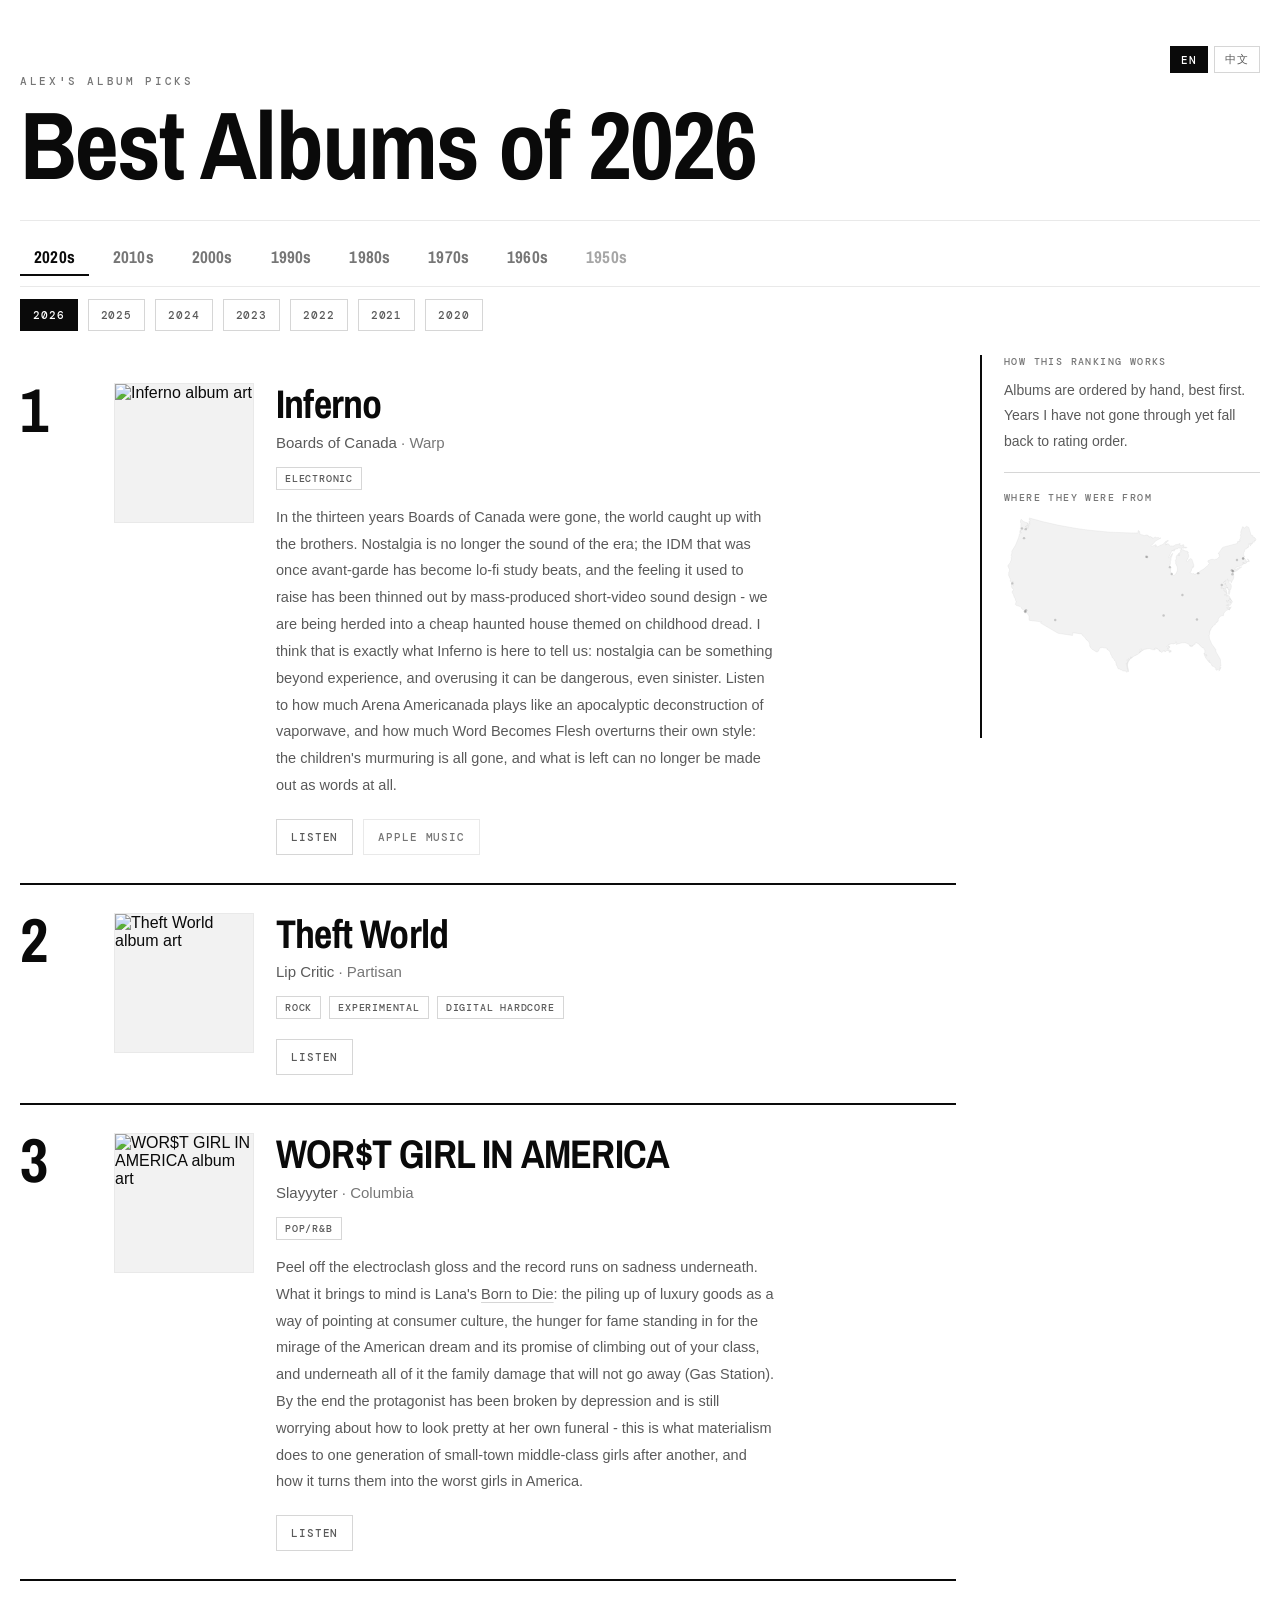
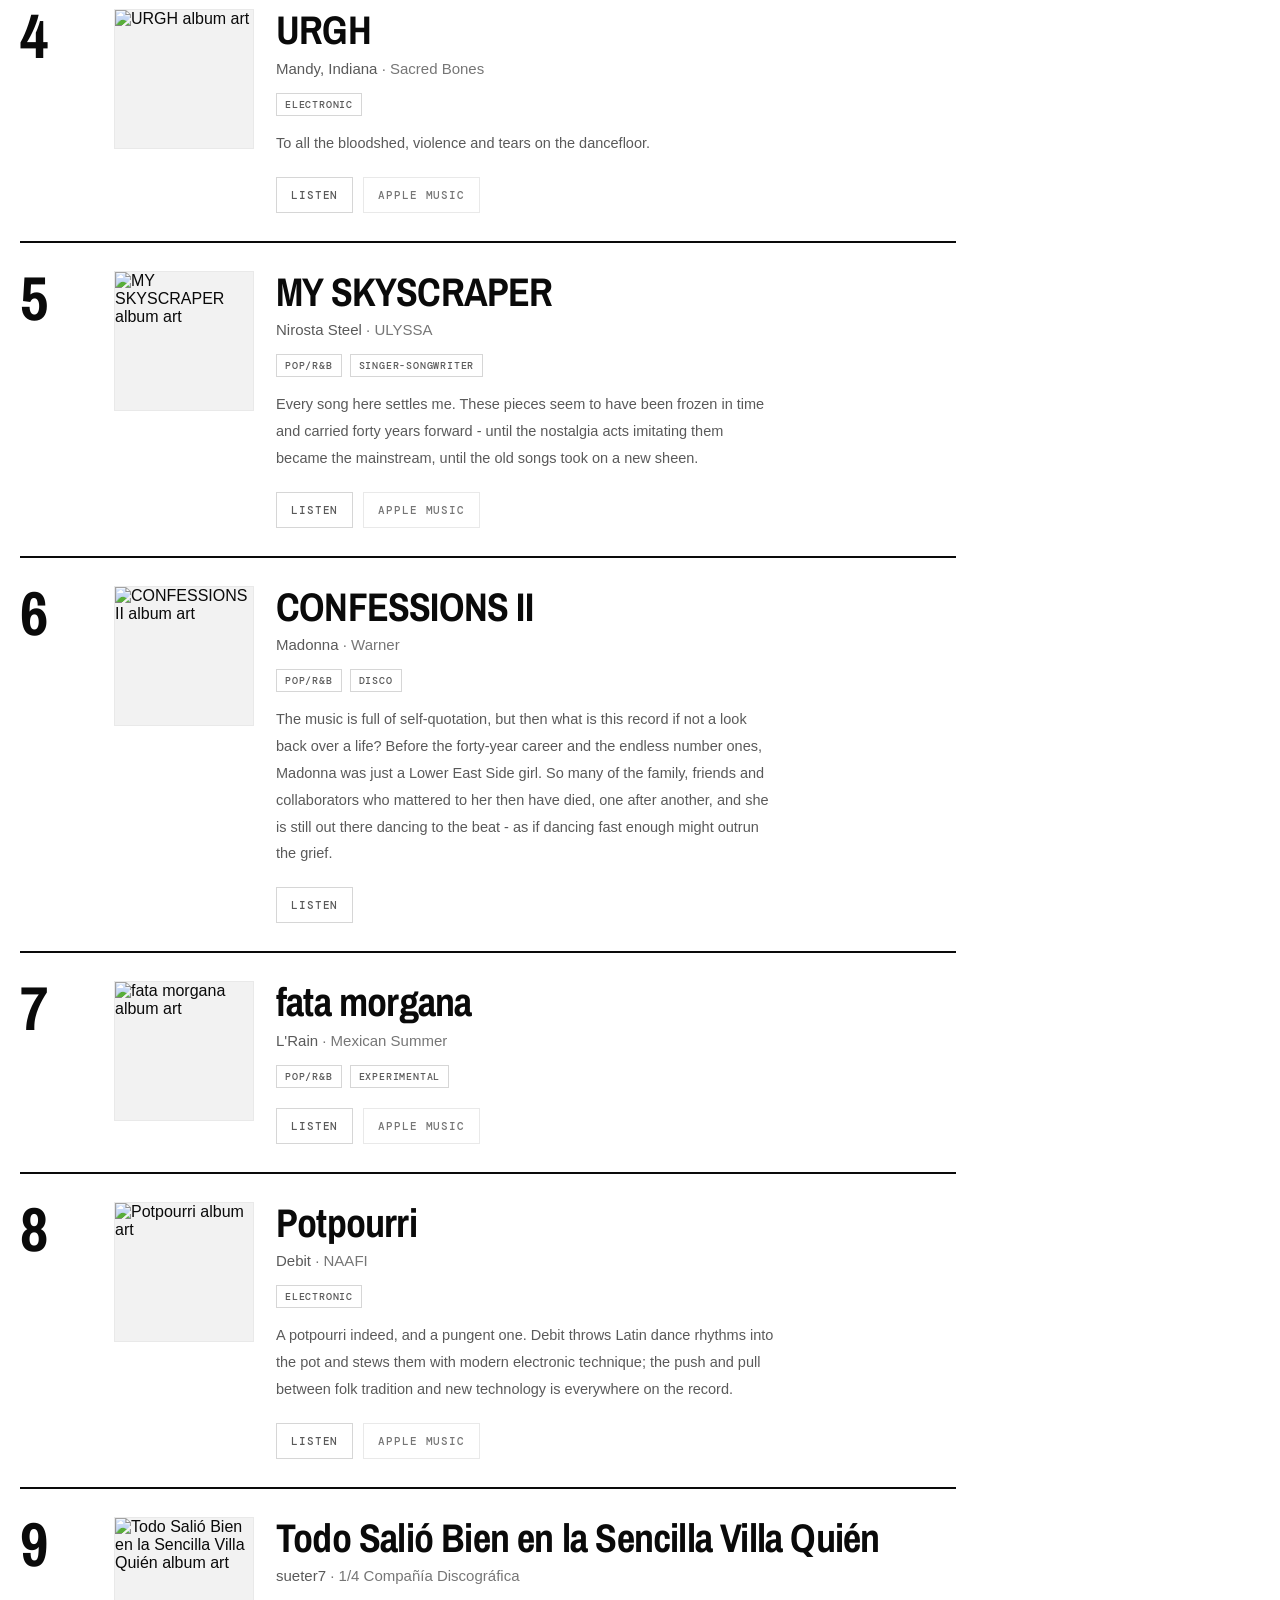
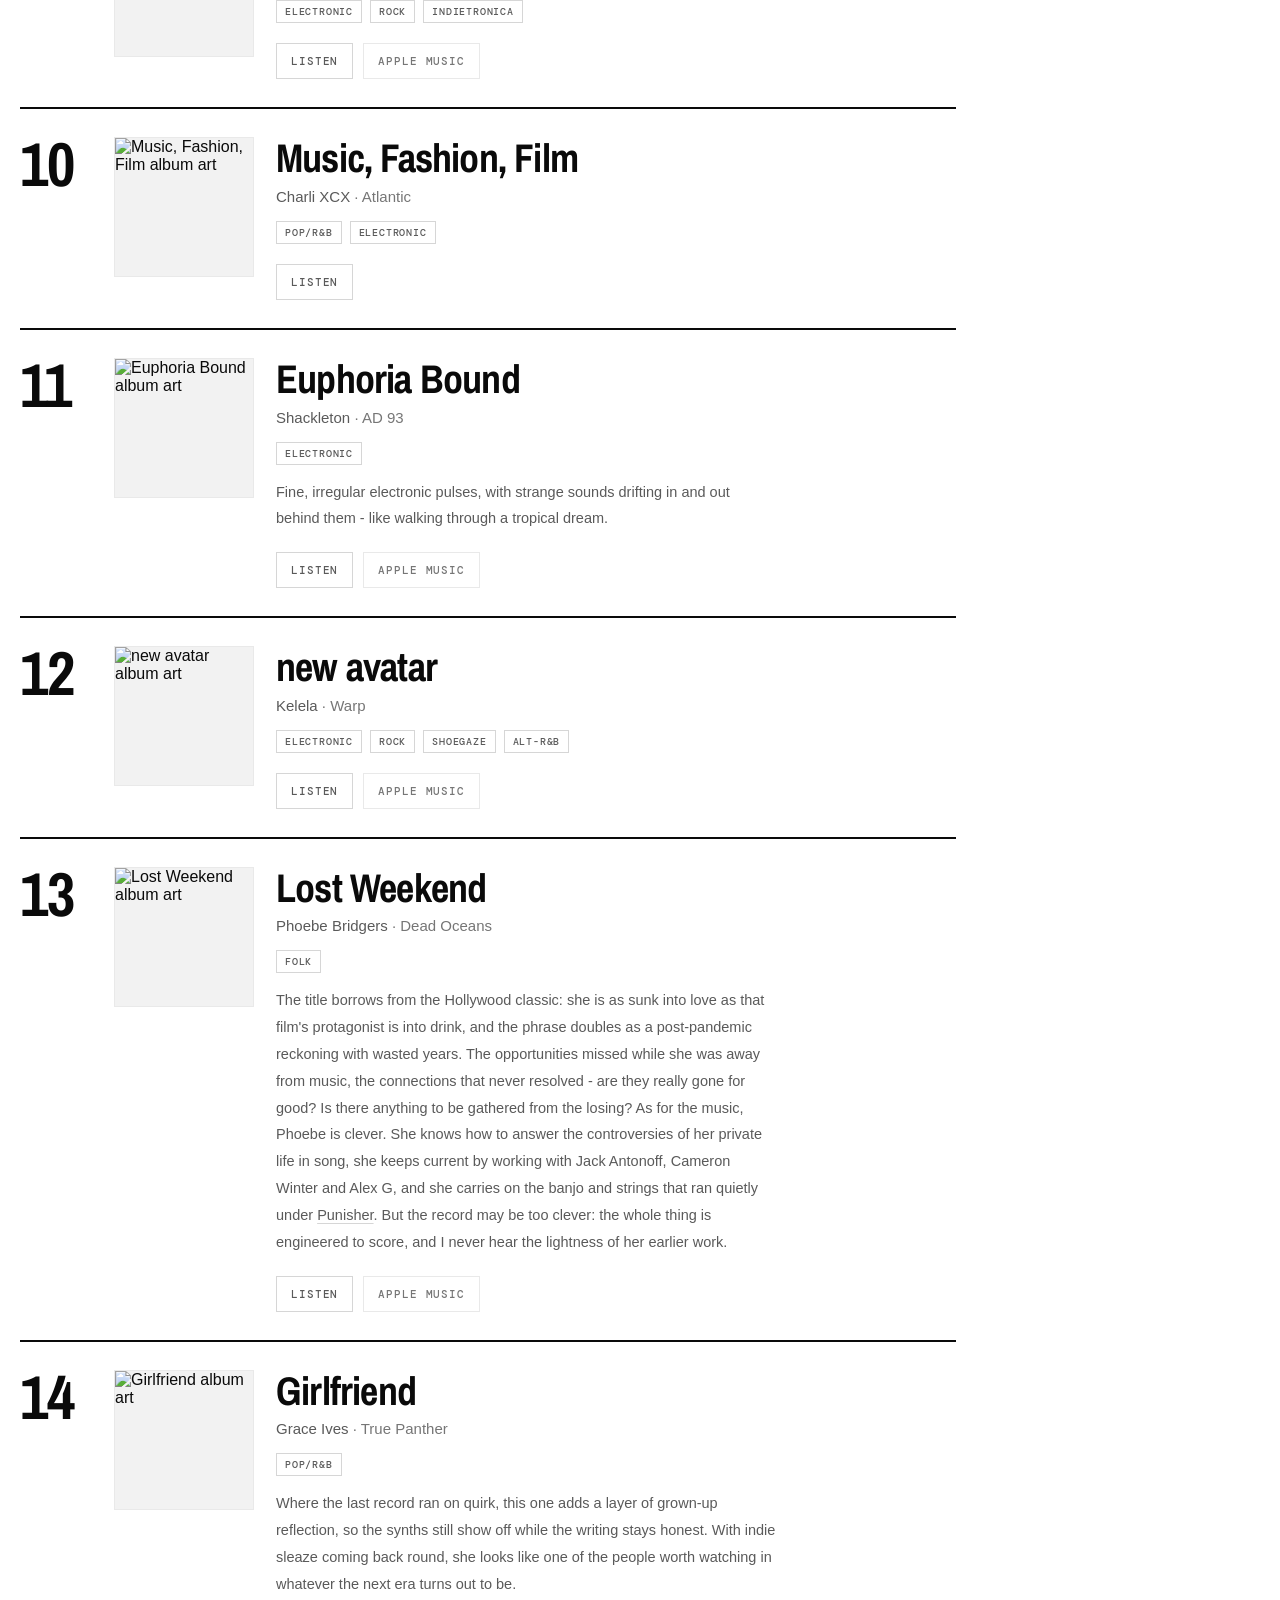
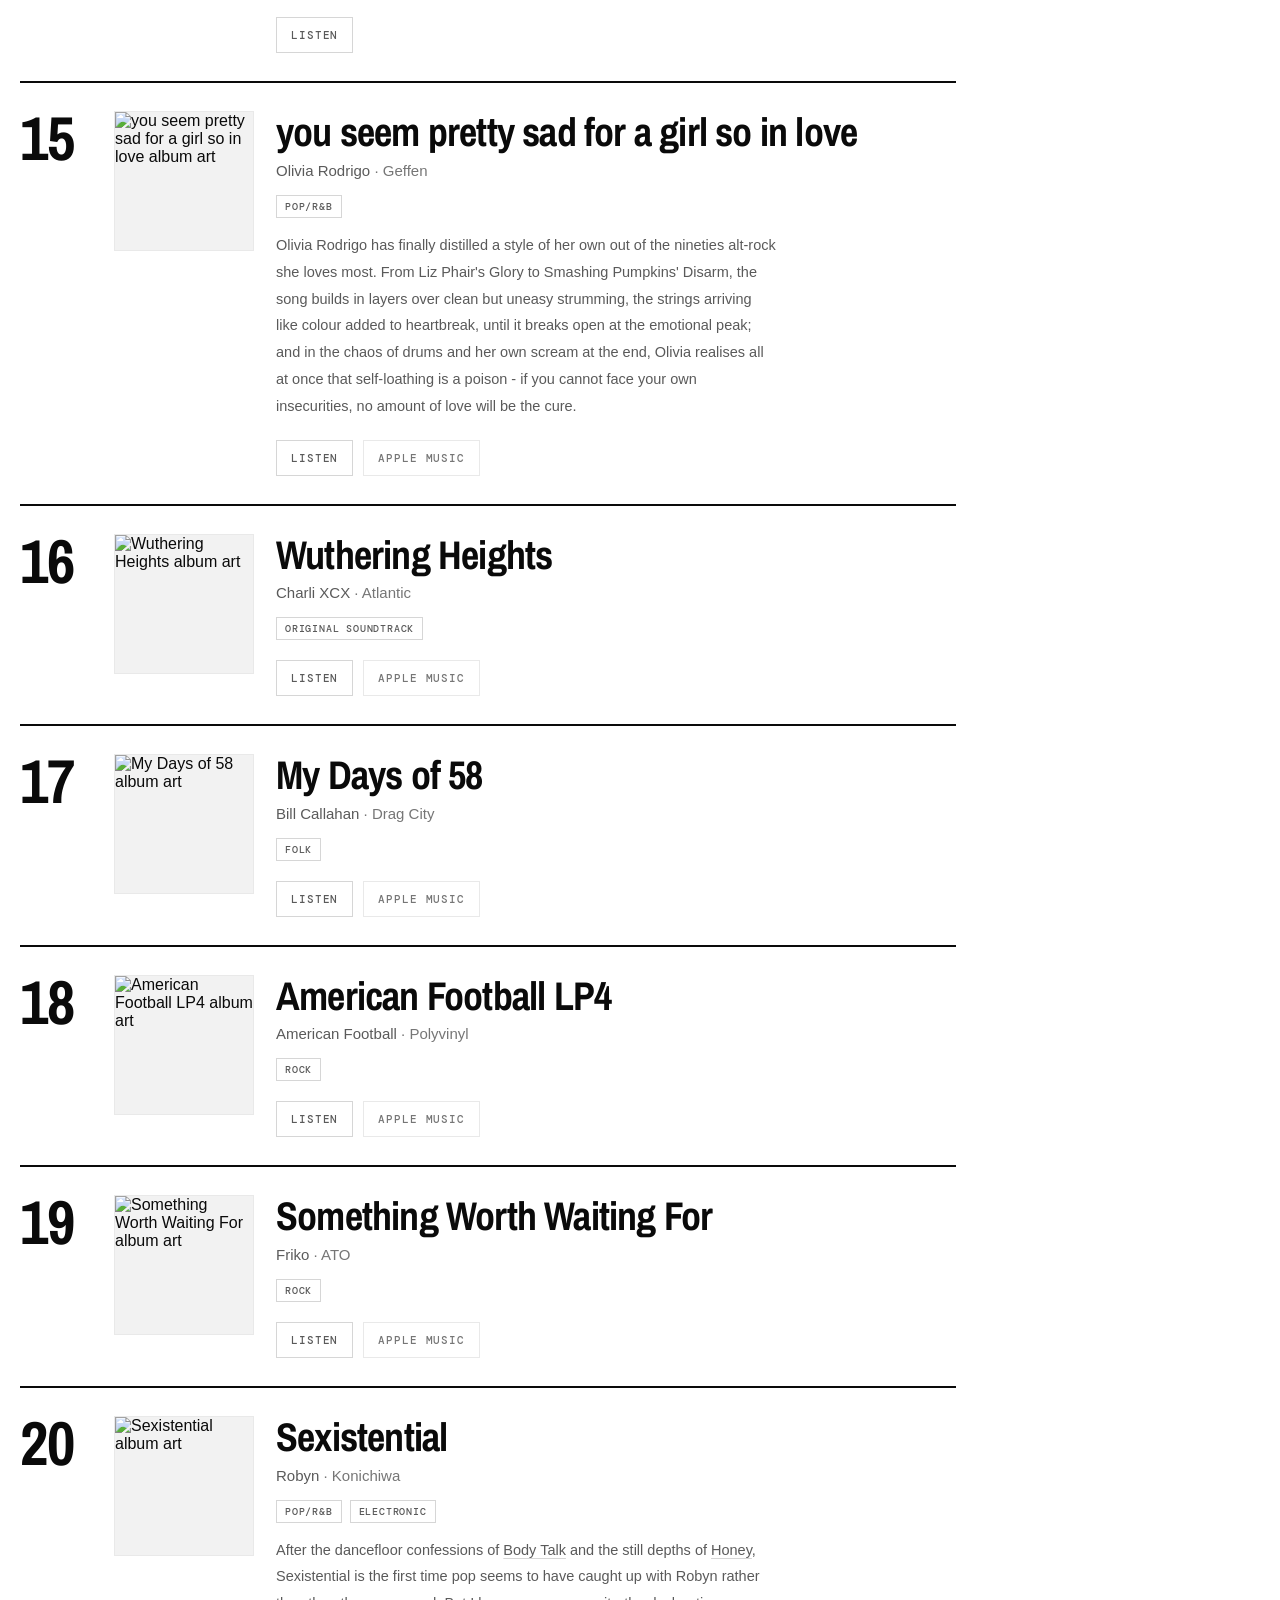
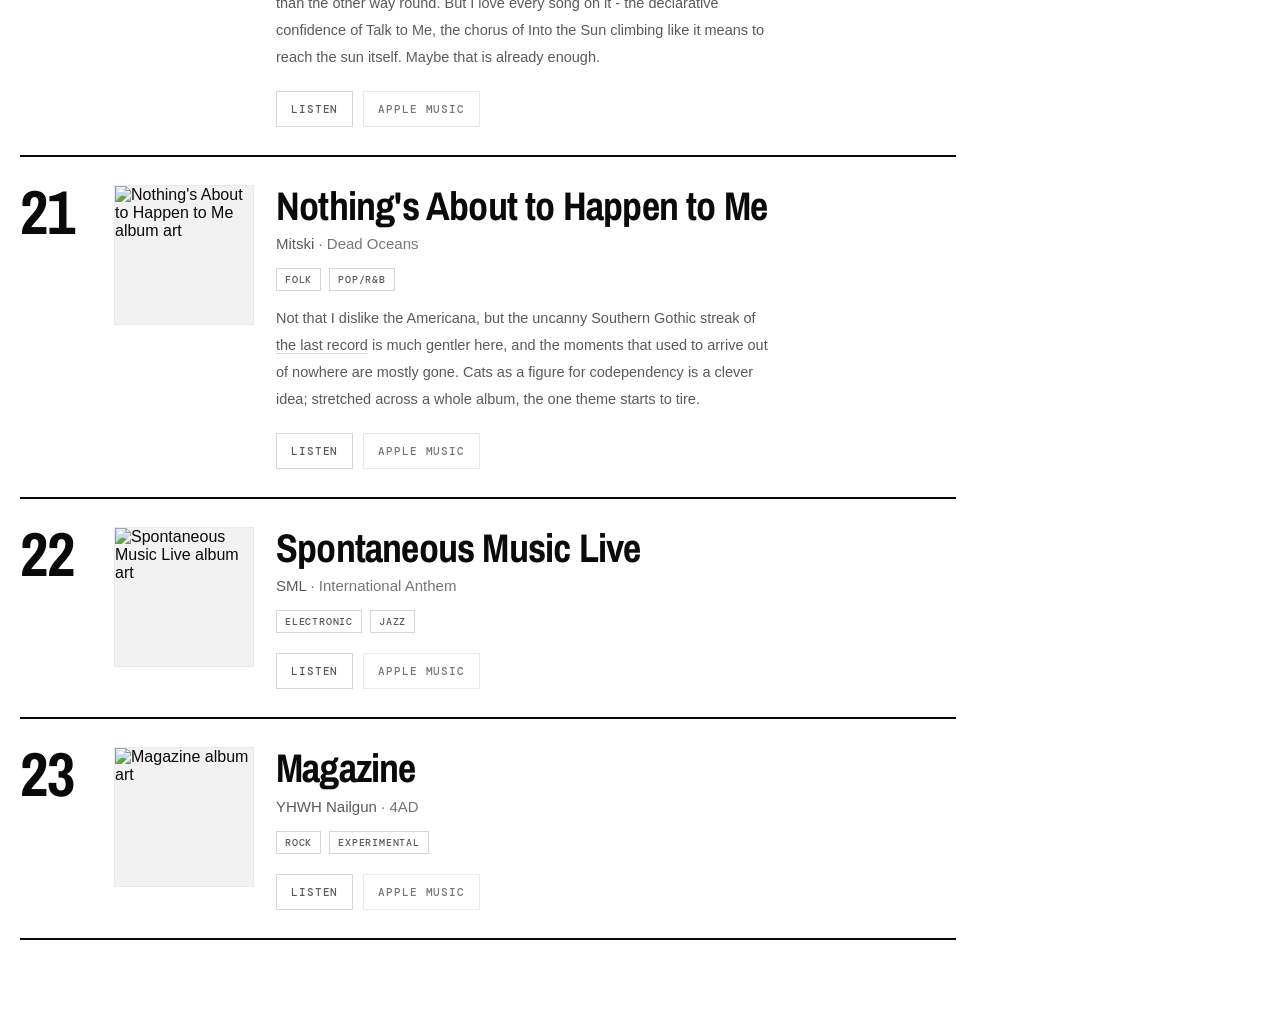
==== commit 6dd9fa5f: "update" ====
--- a/index.html
+++ b/index.html
@@ -17,7 +17,7 @@
 <link rel="preconnect" href="https://fonts.googleapis.com">
 <link rel="preconnect" href="https://fonts.gstatic.com" crossorigin>
 <link href="https://fonts.googleapis.com/css2?family=Archivo+Narrow:ital,wght@0,400..700;1,400..700&family=DM+Mono:wght@300;400;500&display=swap" rel="stylesheet">
-<link rel="stylesheet" href="best-of-year.css?v=f5cde5792f">
+<link rel="stylesheet" href="best-of-year.css?v=c3e51fae7f">
 </head>
 <body>
   <div class="year-page">
@@ -73,8 +73,8 @@
 
   <!-- The add/edit album modal that sits here on editor.html is absent, not hidden. -->
 
-  <script src="bestof-data.js?v=a32f945e7c"></script>
-  <script src="bestof-origins.js?v=5ae80a6689"></script>
-  <script src="bestof-reader.js?v=25e3000925"></script>
+  <script src="bestof-data.js?v=bc5d528497"></script>
+  <script src="bestof-origins.js?v=3eed6999d3"></script>
+  <script src="bestof-reader.js?v=fb468af267"></script>
 </body>
 </html>
--- a/best-of-year.css
+++ b/best-of-year.css
@@ -1038,11 +1038,44 @@
    Deliberately unlabelled. At this scale Talking Heads and The Feelies are 4px apart and any two
    bands from one scene overprint into a smear, which is worst exactly where the map is most
    interesting. The caption underneath names only the current one. */
-#year-map svg {
+/* Both countries are rendered and one is hidden, rather than the svg being rebuilt on every
+   highlight change - a 12KB path string re-parsed sixty times a second is not free.
+   Each map carries its own viewBox shaped to that country, so width:100% fills the sidebar with
+   Britain or with the United States and never with empty box.
+
+   The wrapper owns the height because the two maps are different shapes: 162px tall against 310px
+   at sidebar width. JS sets it from the incoming viewBox and both properties transition together,
+   so the panel resizes while it is blank and the caption underneath never visibly jumps. */
+#year-map {
+  position: relative;
+  overflow: hidden;
+  opacity: 1;
+  transition: opacity 0.16s ease, height 0.28s ease;
+}
+
+#year-map.is-fading {
+  opacity: 0;
+}
+
+/* Absolute so the outgoing map stops reserving space the moment the incoming one is measured -
+   in flow they would briefly stack and the wrapper would size to both at once. */
+#year-map .map-svg {
+  position: absolute;
+  inset: 0;
   display: block;
   width: 100%;
   height: auto;
   overflow: visible;
+}
+
+#year-map .map-svg[hidden] {
+  display: none;
+}
+
+/* The fade is decoration; the map is not. Reduced motion swaps outright - handled in JS too, so the
+   height is set without a transition rather than animating past a disabled opacity. */
+@media (prefers-reduced-motion: reduce) {
+  #year-map { transition: none; }
 }
 
 .map-land {
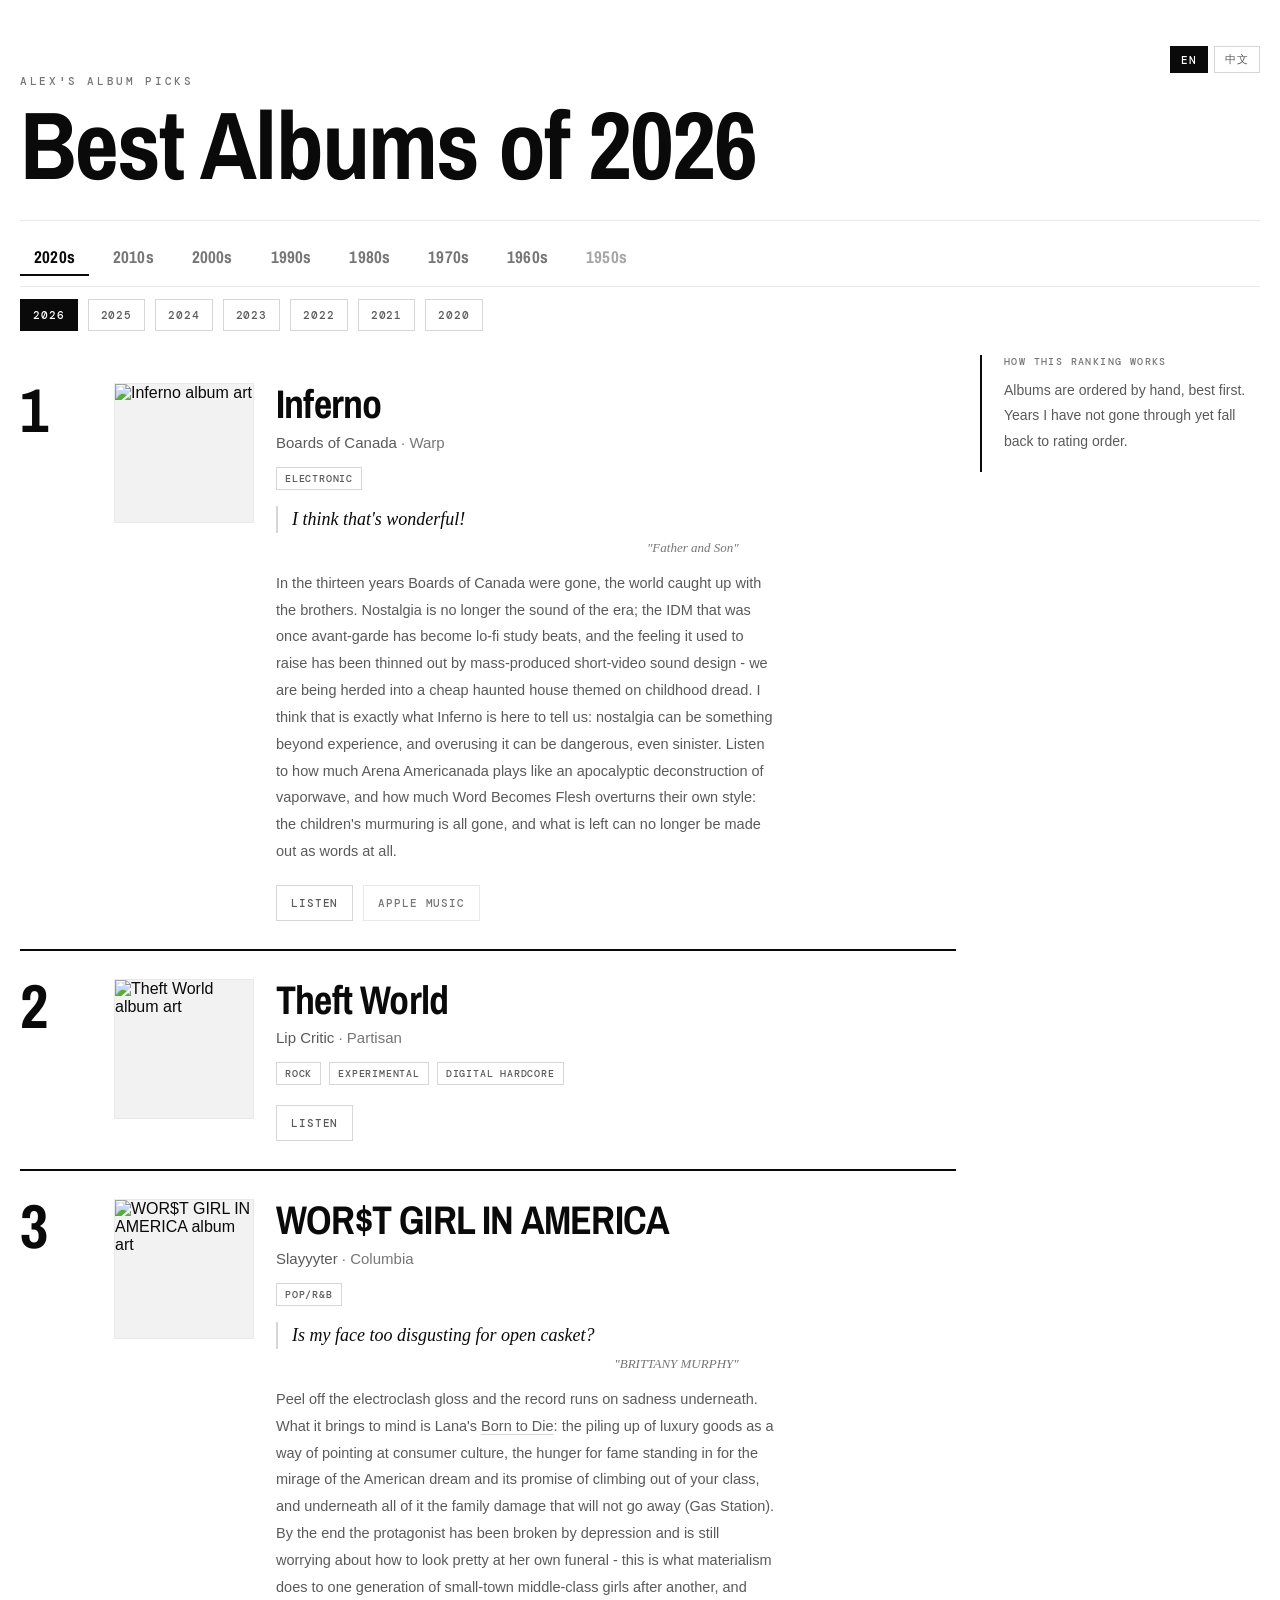
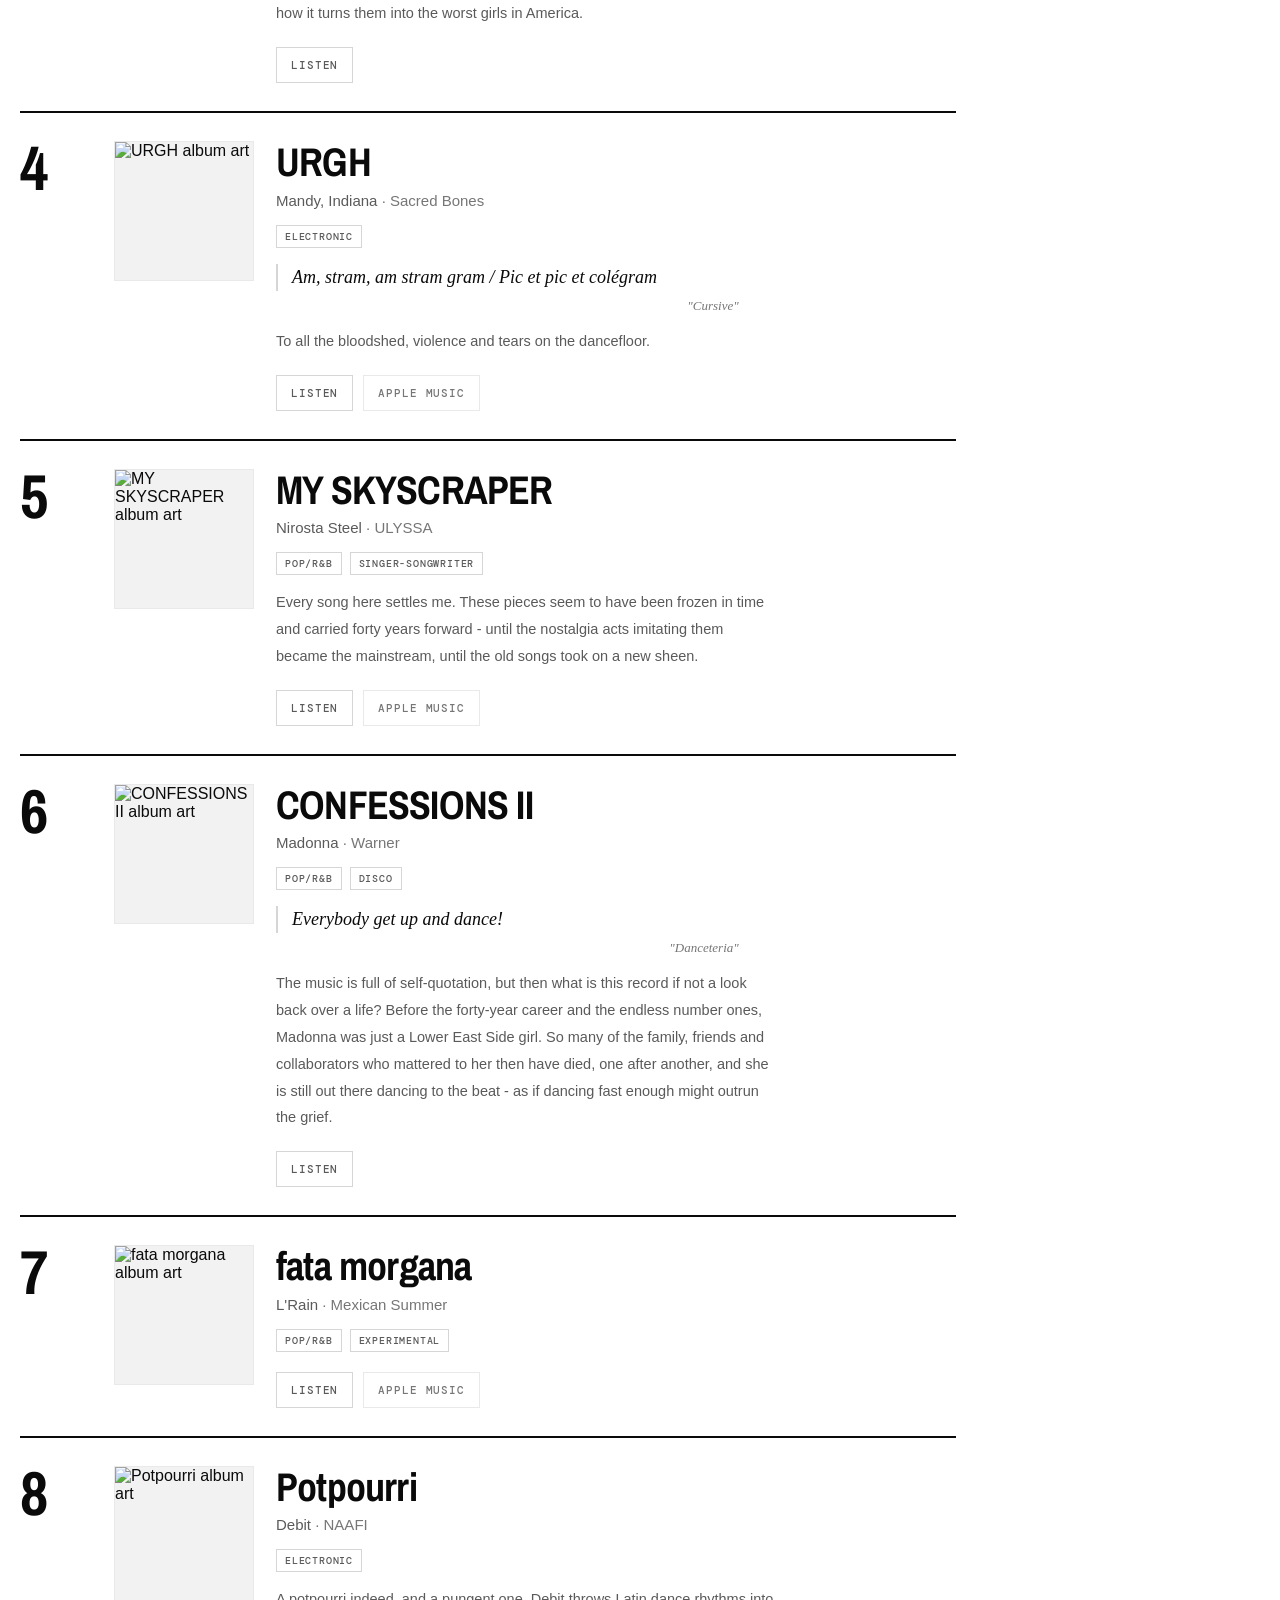
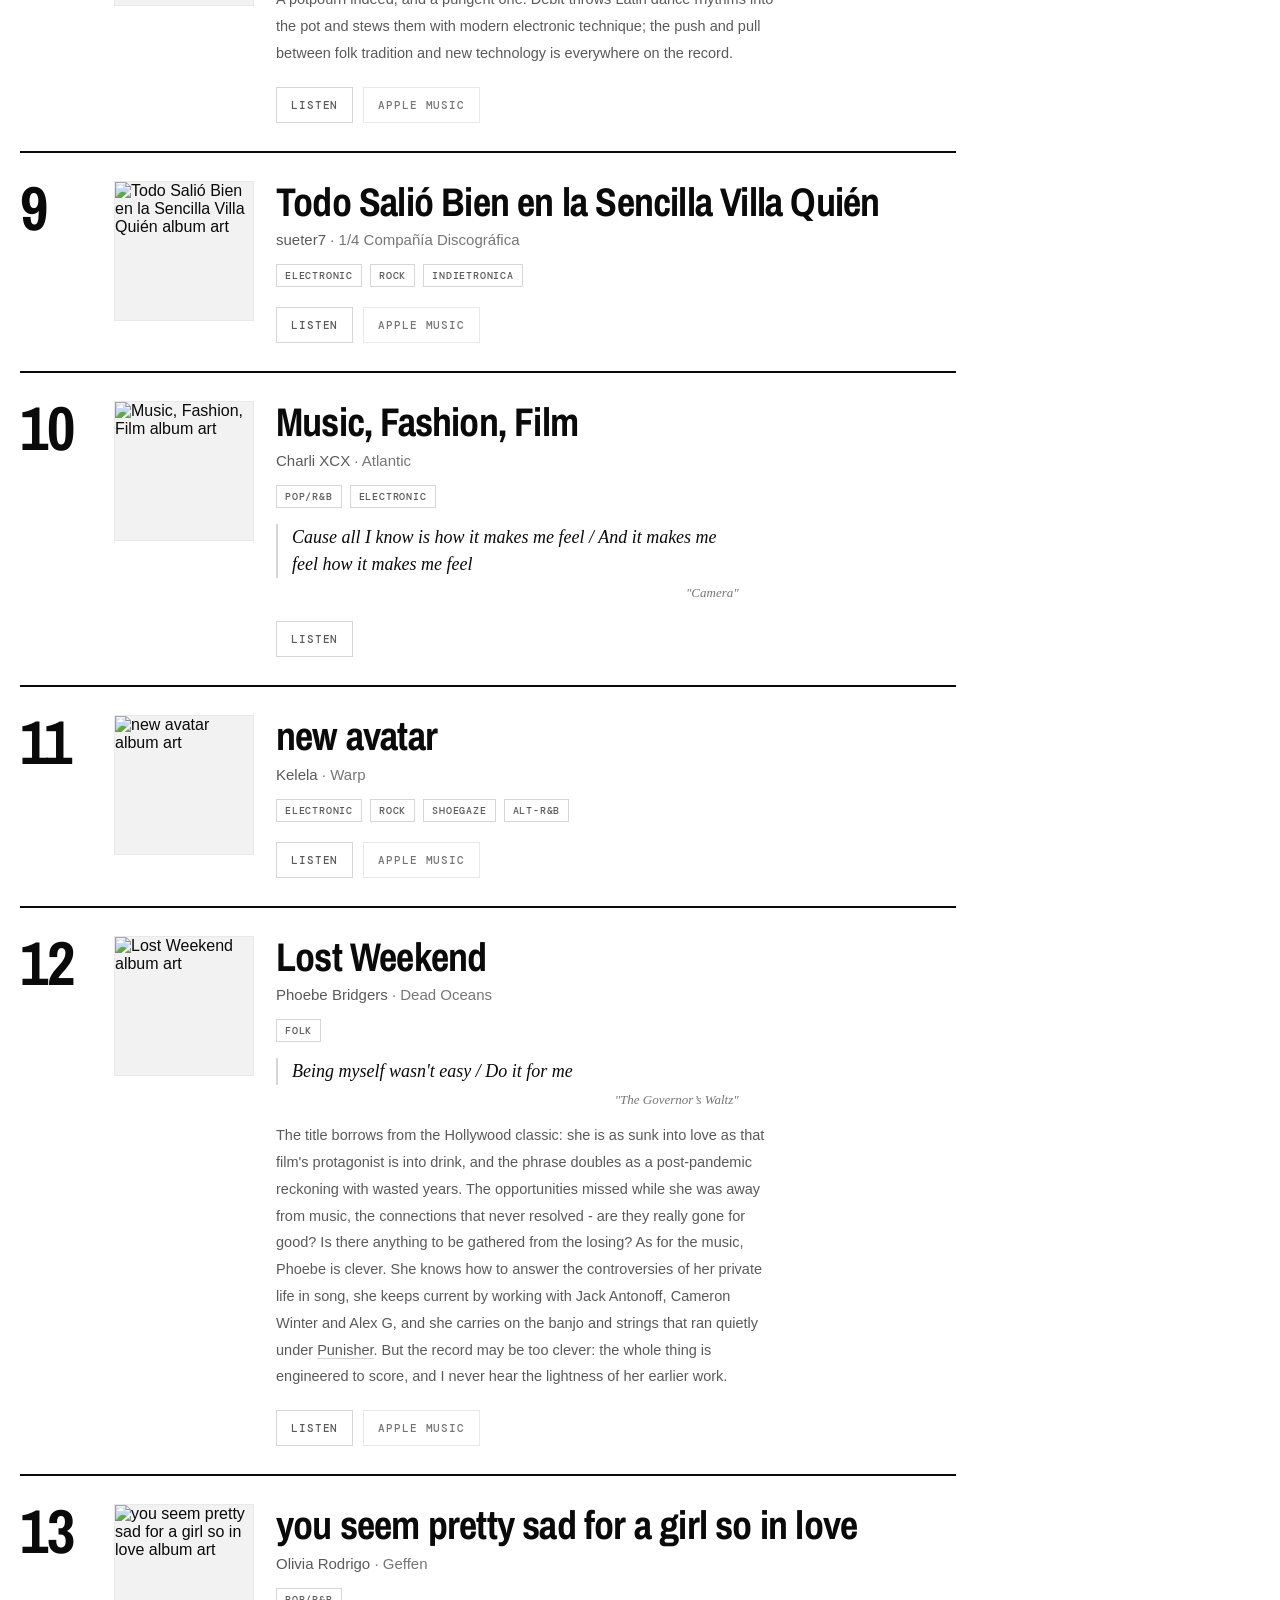
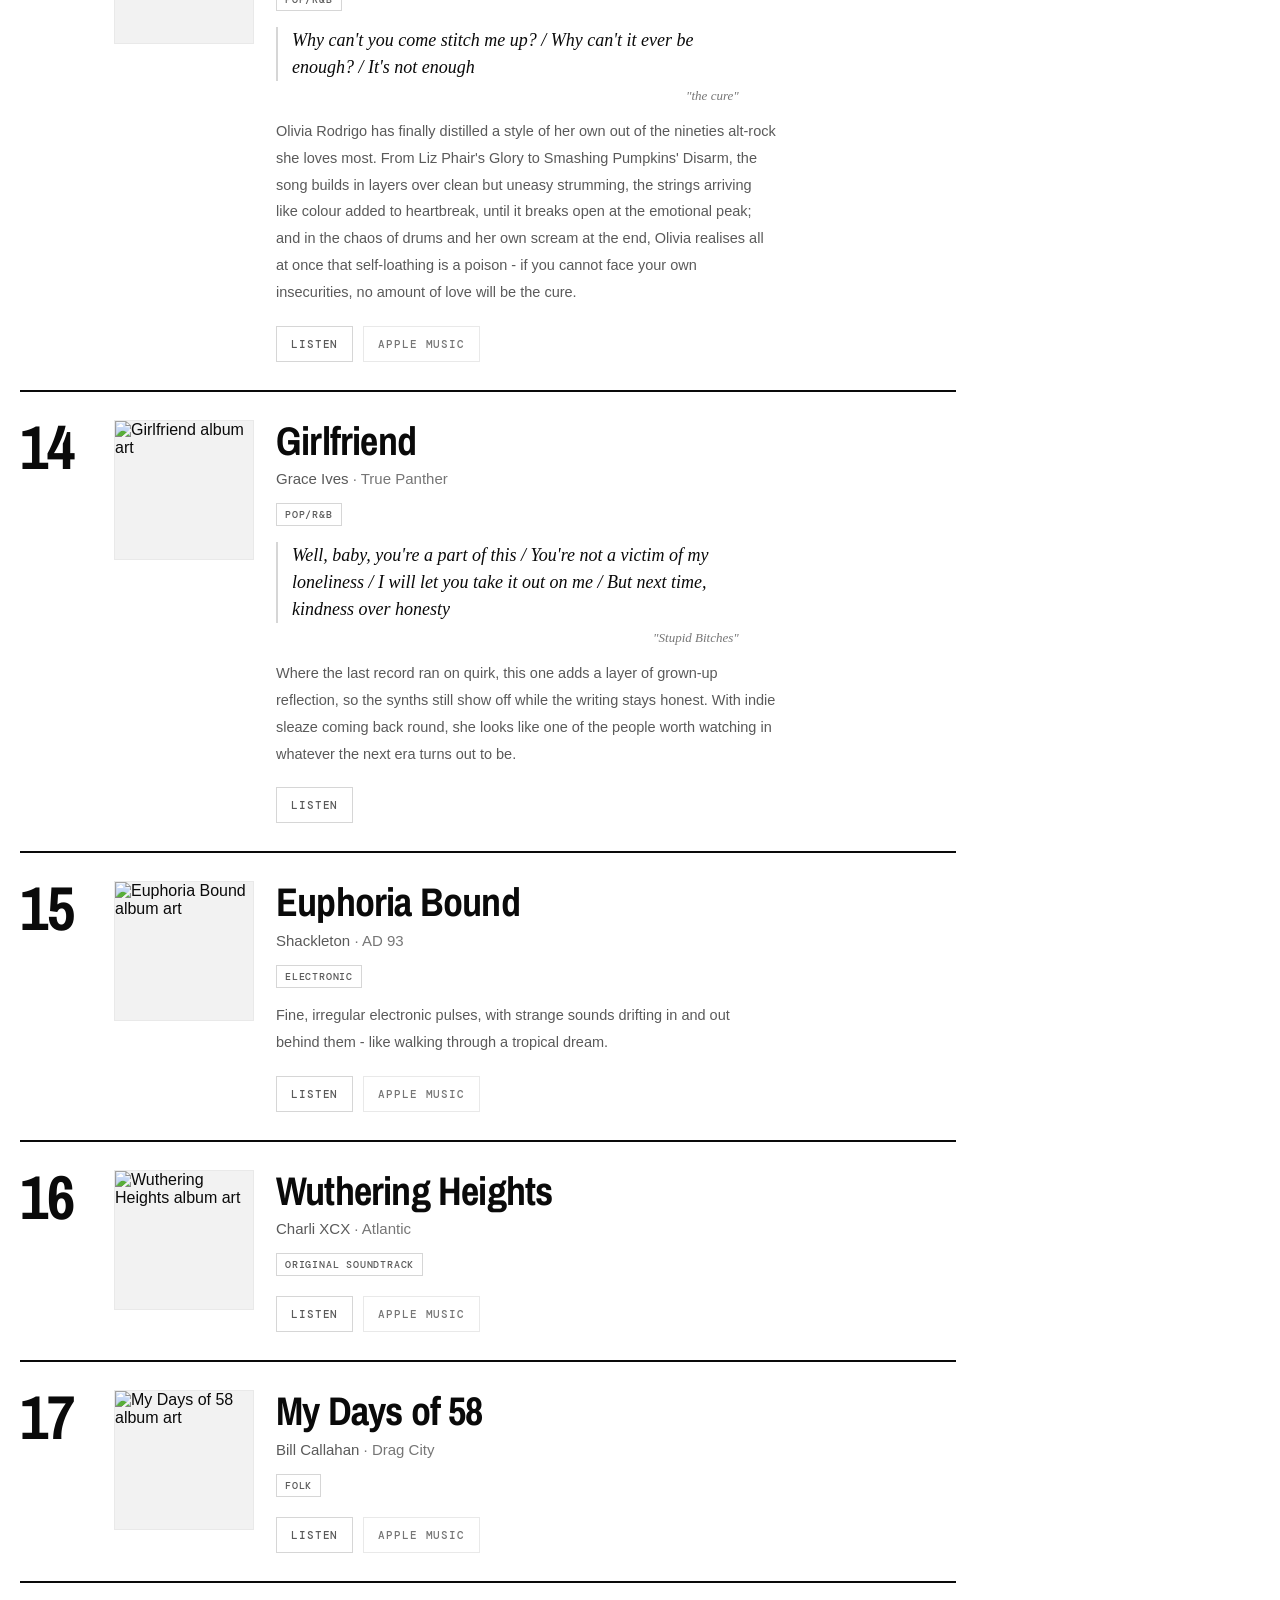
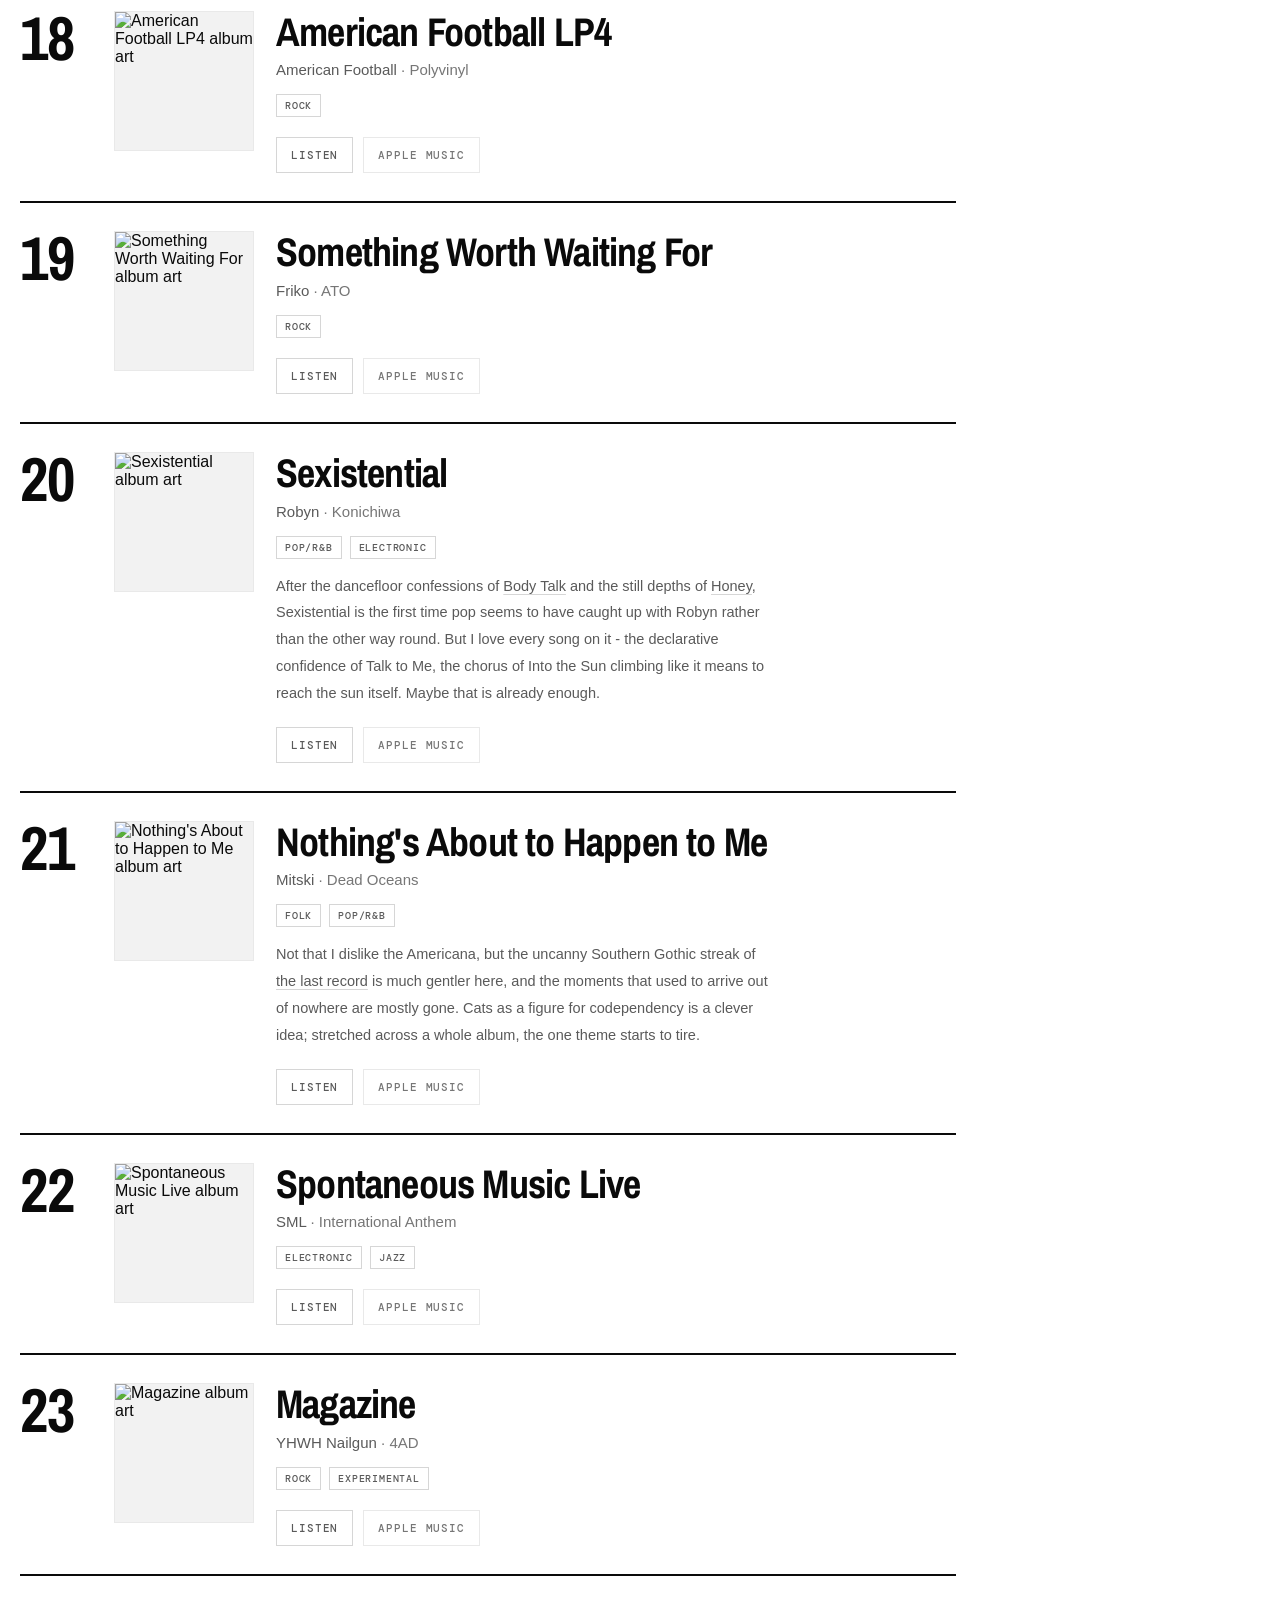
==== commit ed79b7c5: "updated titles" ====
--- a/index.html
+++ b/index.html
@@ -73,8 +73,7 @@
 
   <!-- The add/edit album modal that sits here on editor.html is absent, not hidden. -->
 
-  <script src="bestof-data.js?v=bc5d528497"></script>
-  <script src="bestof-origins.js?v=3eed6999d3"></script>
-  <script src="bestof-reader.js?v=fb468af267"></script>
+  <script src="bestof-data.js?v=a5b4c6f98d"></script>
+  <script src="bestof-reader.js?v=955b89bda8"></script>
 </body>
 </html>
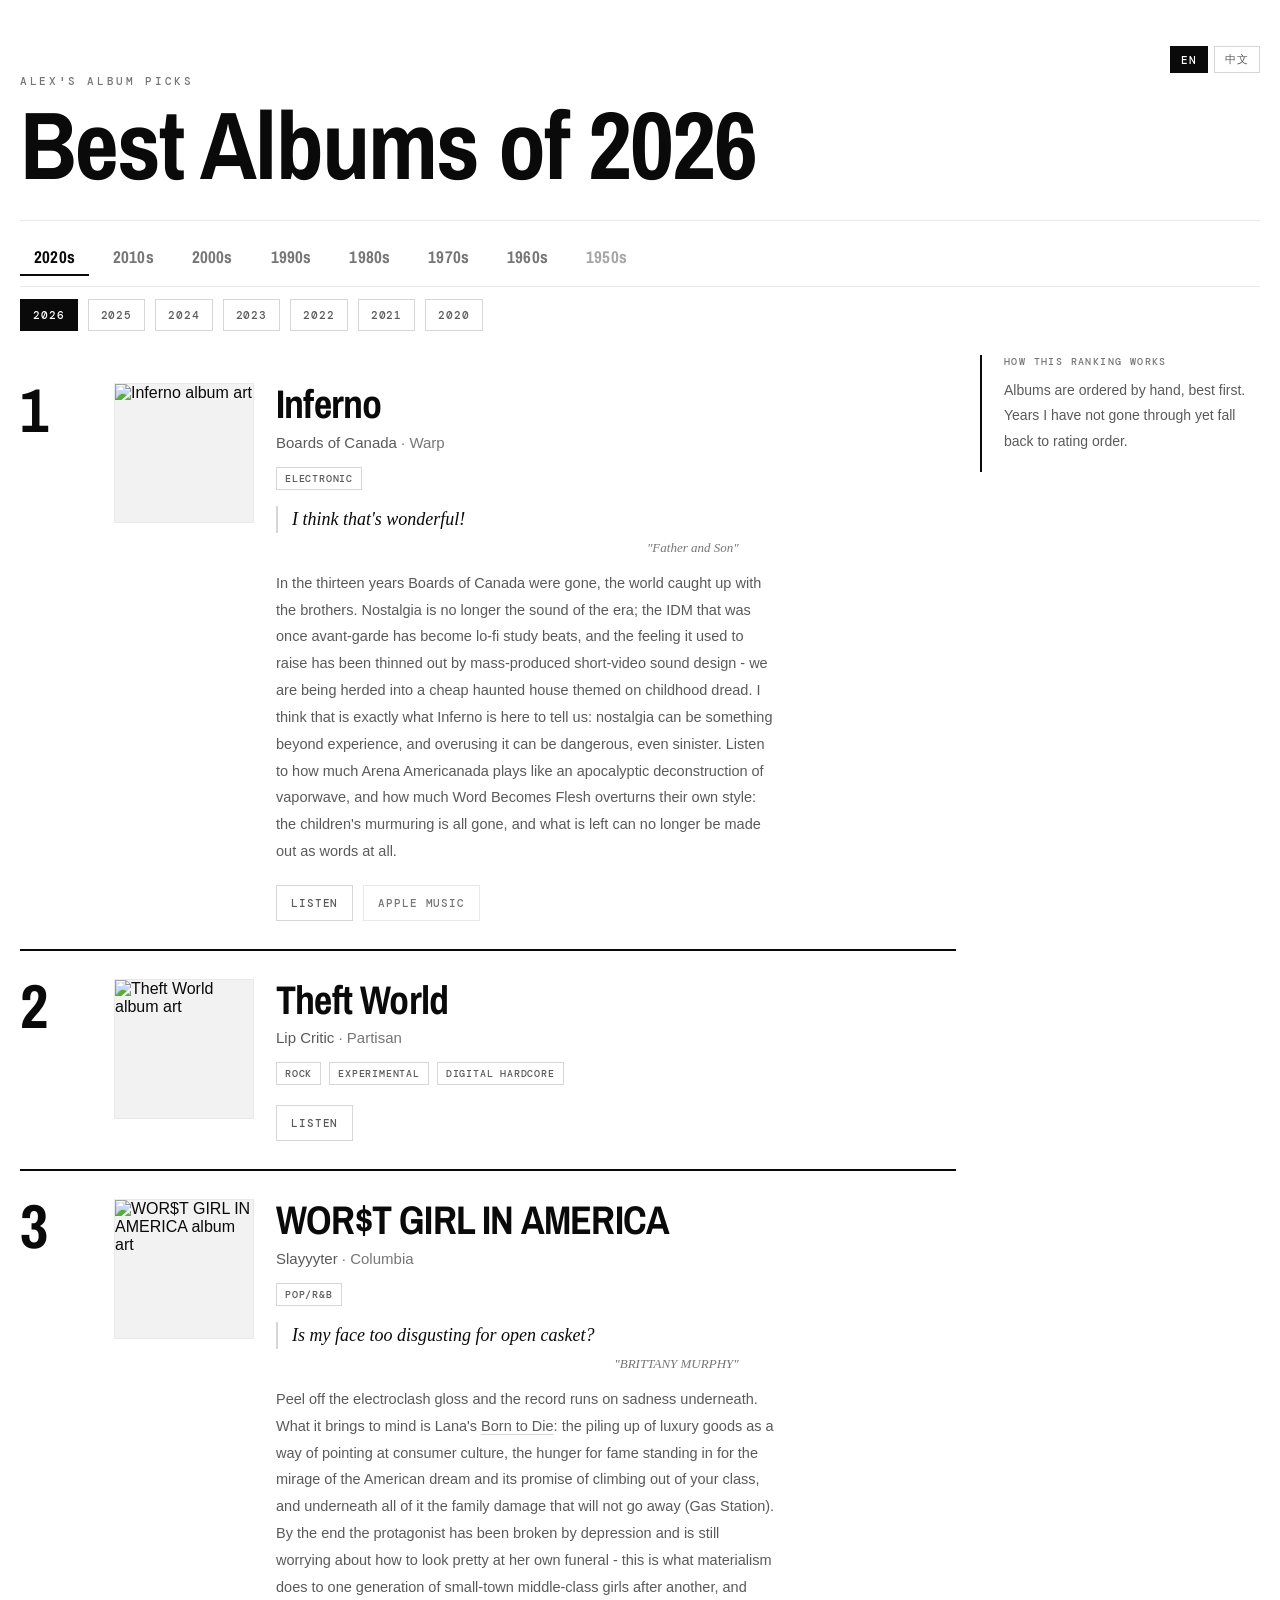
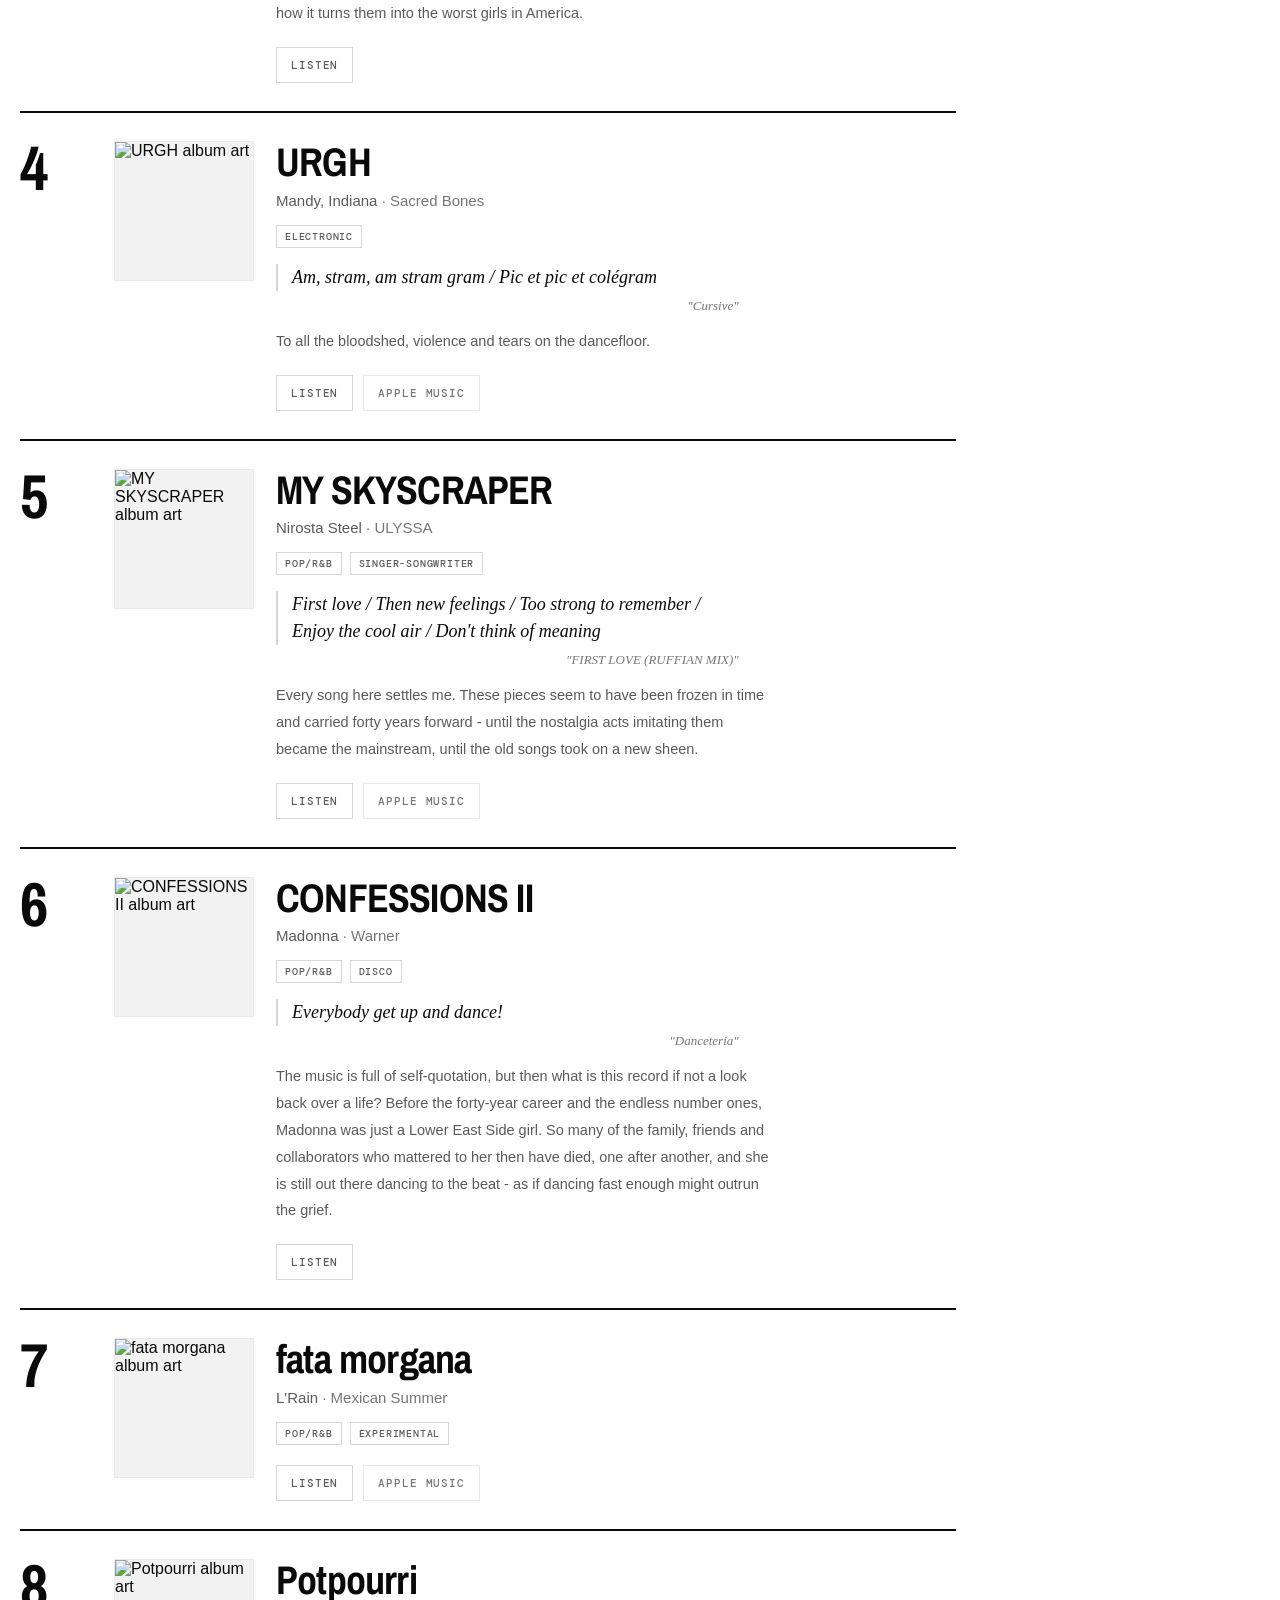
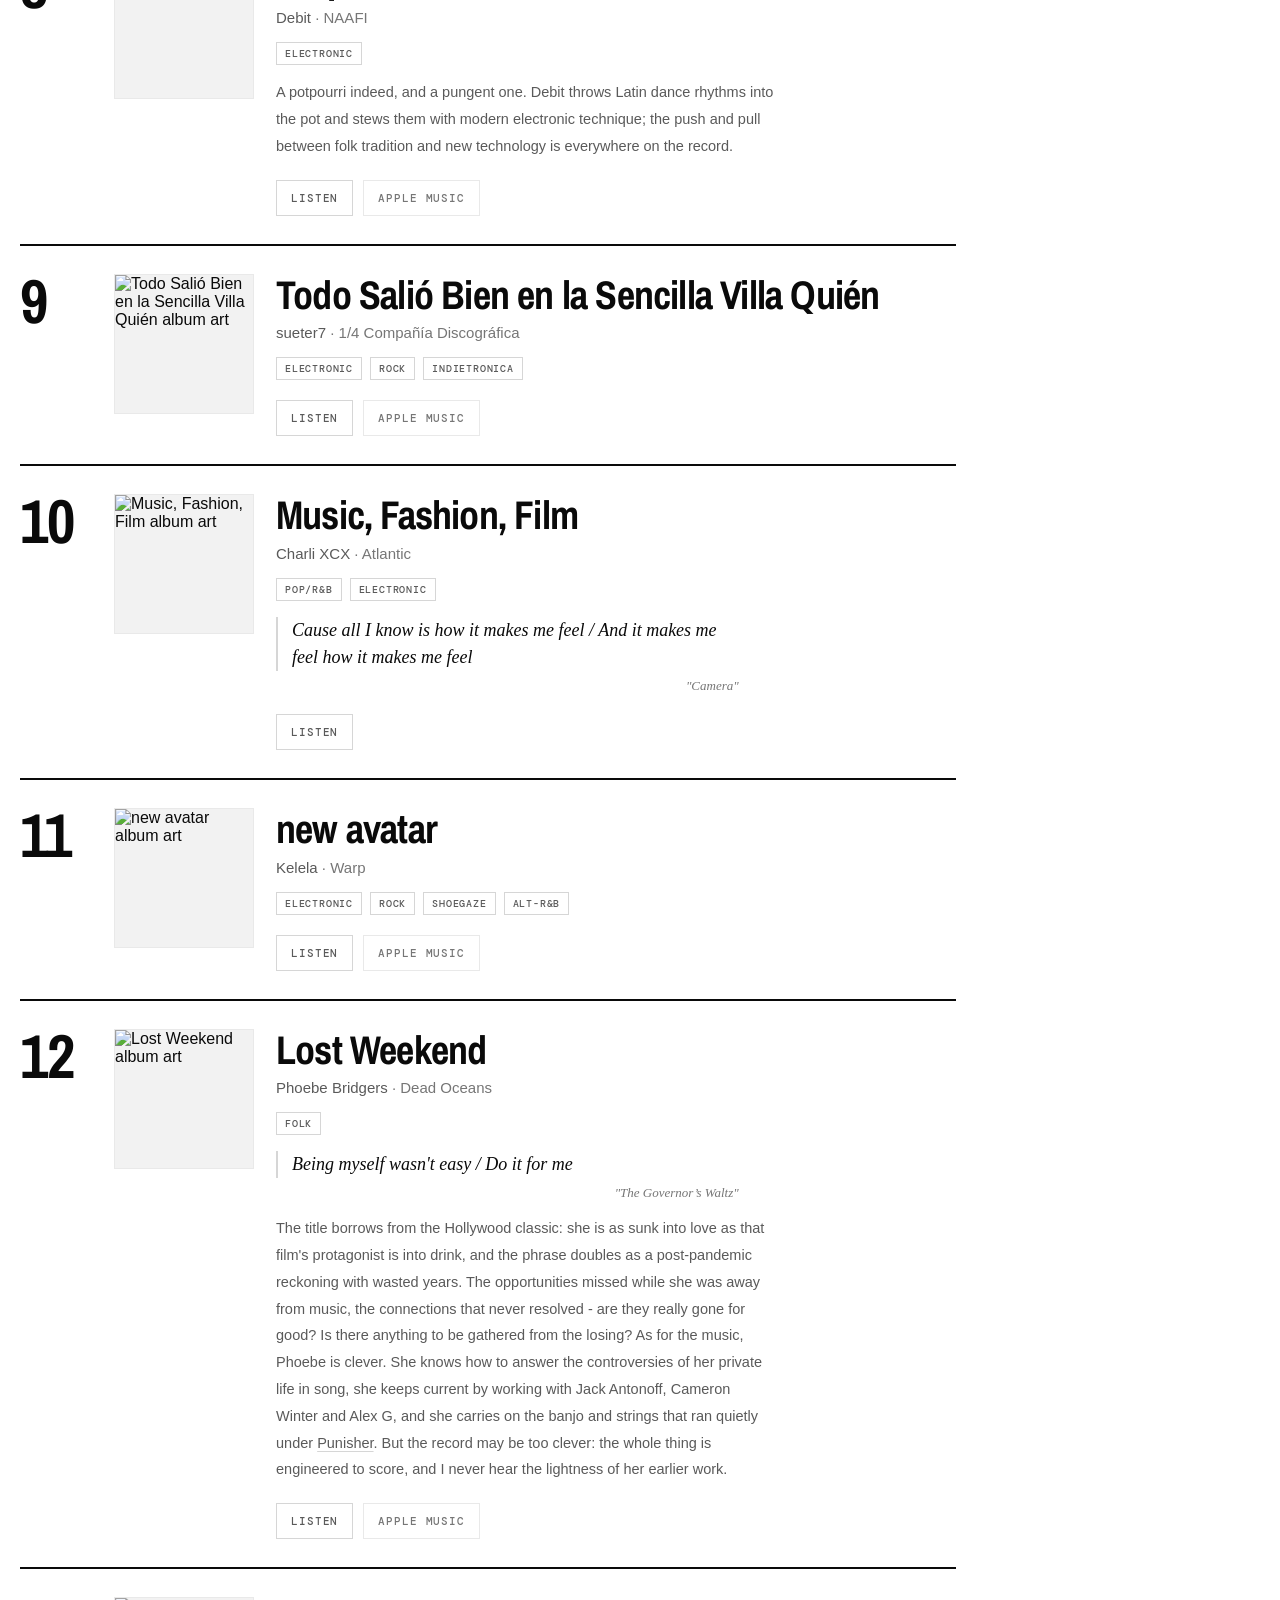
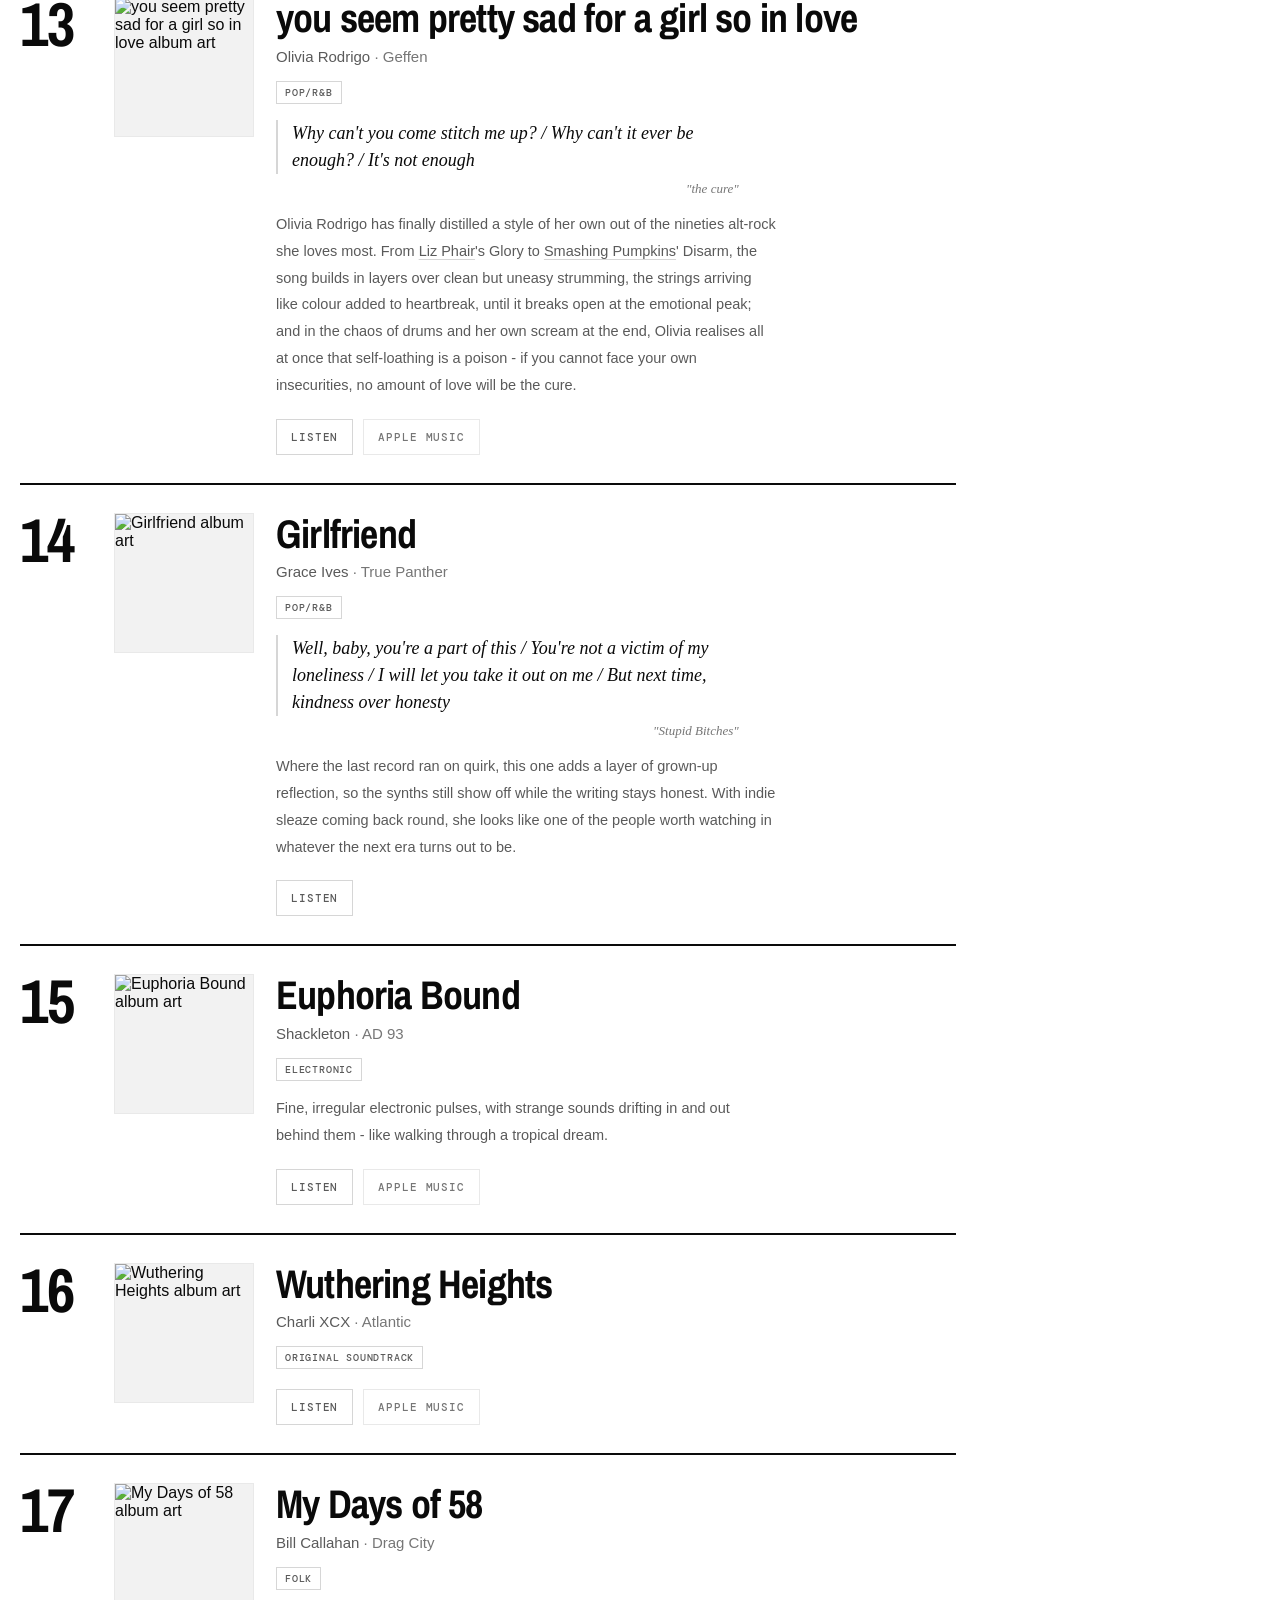
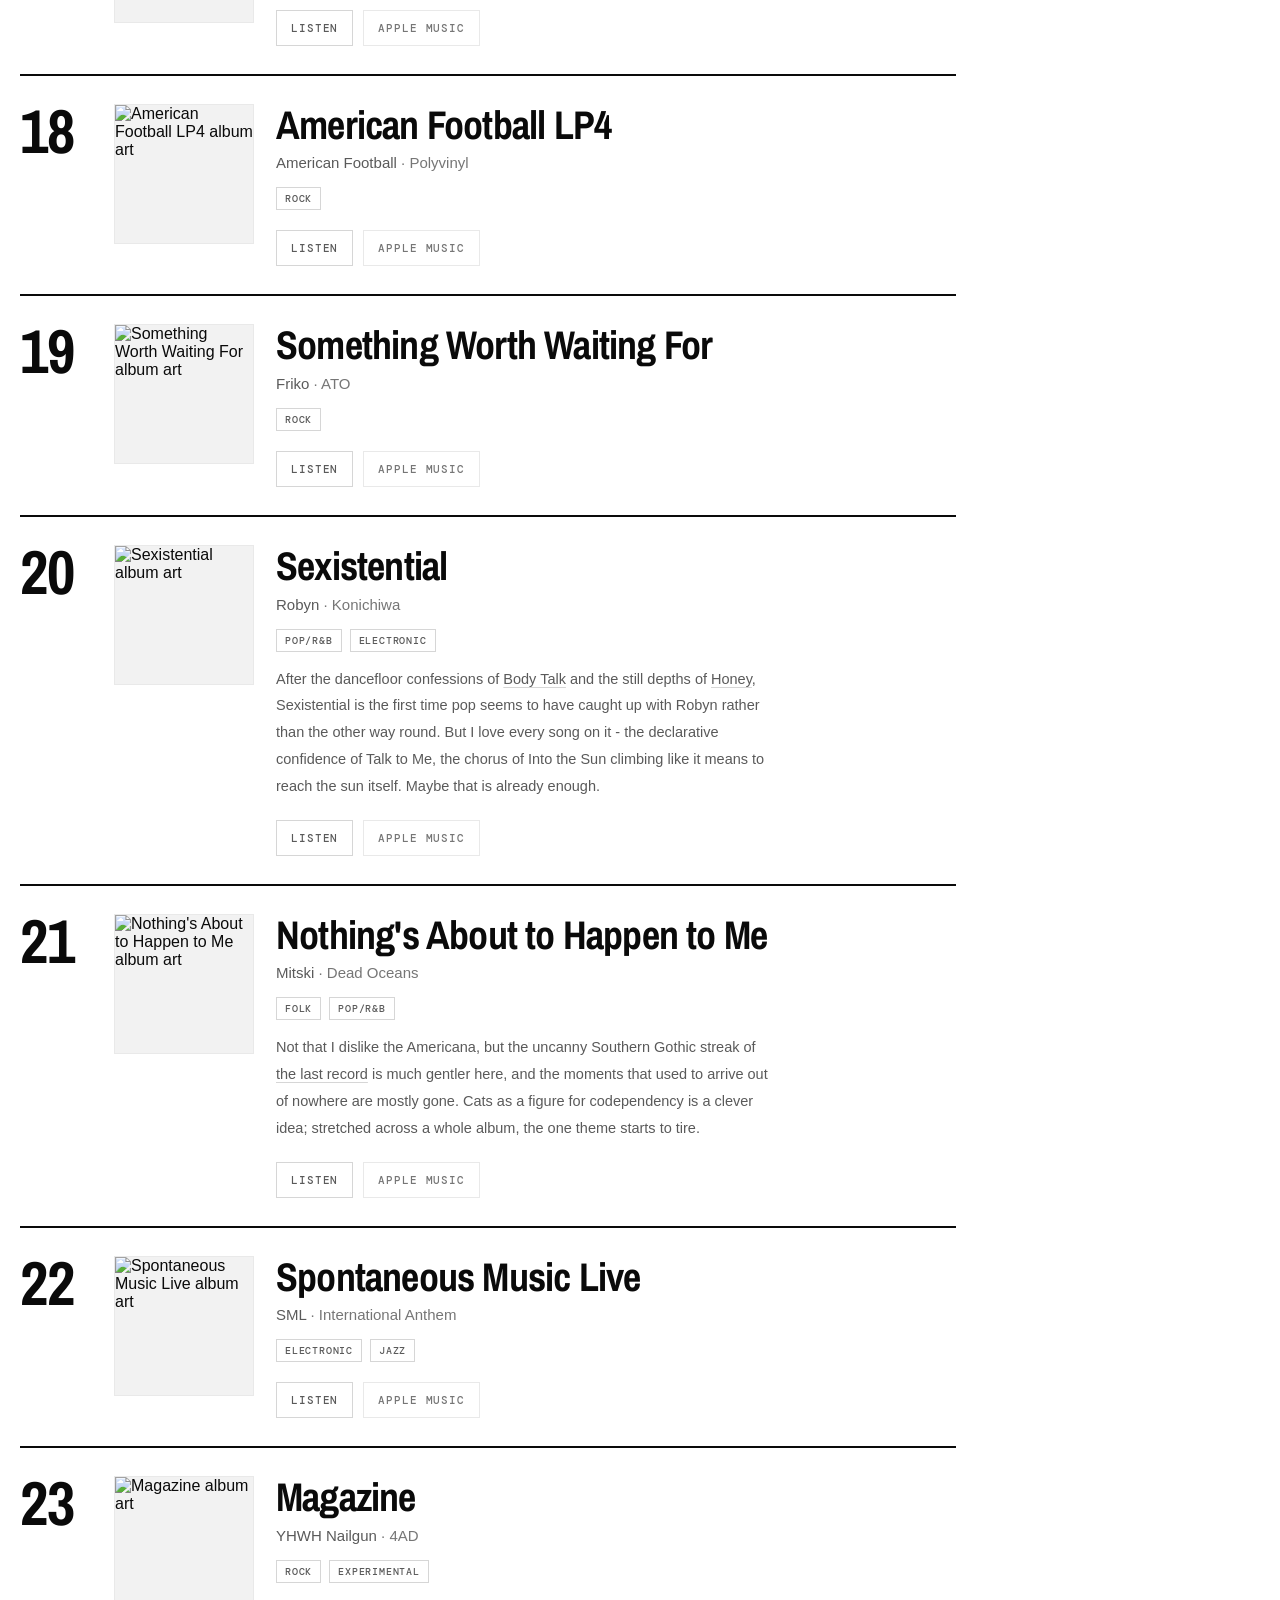
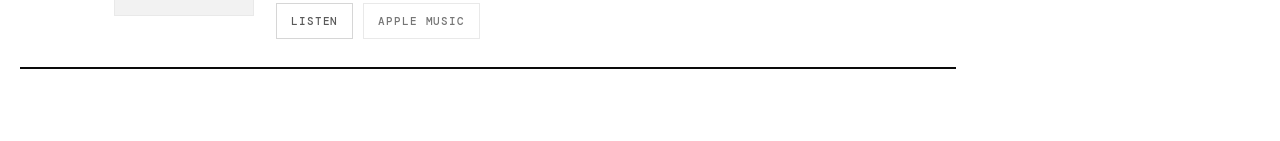
==== commit 2b15e262: "update" ====
--- a/index.html
+++ b/index.html
@@ -73,7 +73,7 @@
 
   <!-- The add/edit album modal that sits here on editor.html is absent, not hidden. -->
 
-  <script src="bestof-data.js?v=a5b4c6f98d"></script>
+  <script src="bestof-data.js?v=969d93e4b4"></script>
   <script src="bestof-reader.js?v=955b89bda8"></script>
 </body>
 </html>
